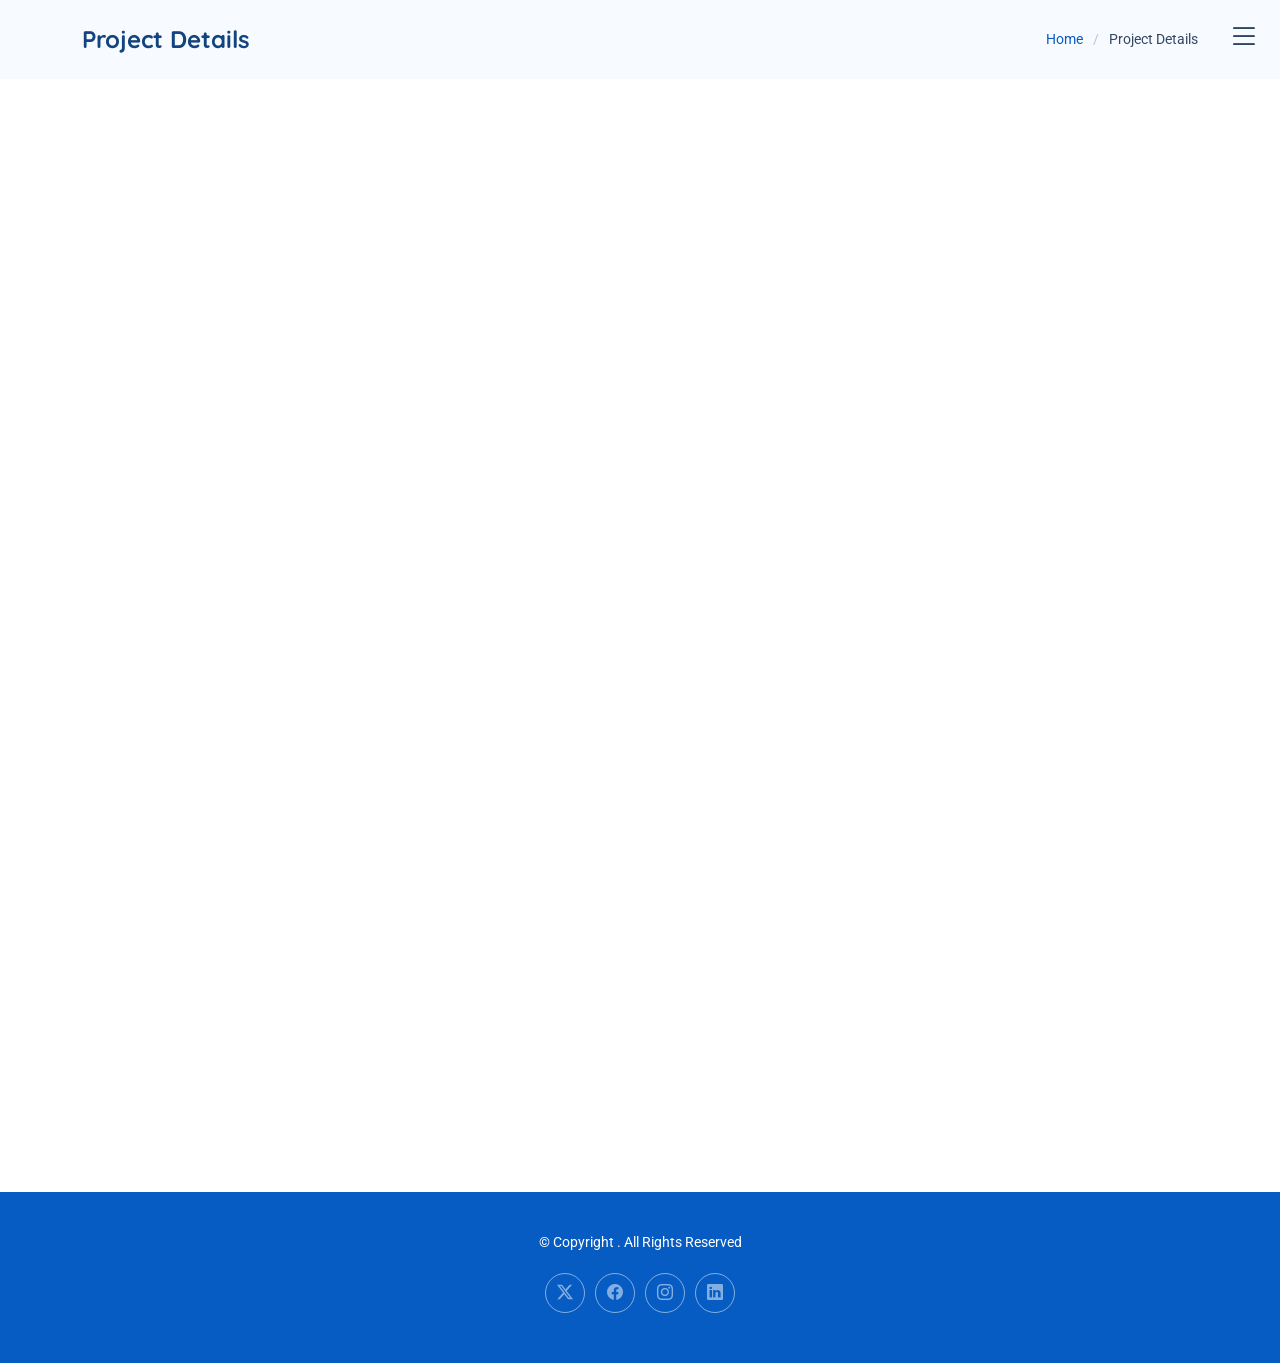
==== portfolio-details.html @ 46e55c31 "Profile" ====
<!DOCTYPE html>
<html lang="en">

<head>
  <meta charset="utf-8">
  <meta content="width=device-width, initial-scale=1.0" name="viewport">
  <title>Projects</title>
  <meta name="description" content="">
  <meta name="keywords" content="">

  <!-- Favicons -->
  <link href="assets/img/favicon.png" rel="icon">
  <link href="assets/img/apple-touch-icon.png" rel="apple-touch-icon">

  <!-- Fonts -->
  <link href="https://fonts.googleapis.com" rel="preconnect">
  <link href="https://fonts.gstatic.com" rel="preconnect" crossorigin>
  <link href="https://fonts.googleapis.com/css2?family=Roboto:ital,wght@0,100;0,300;0,400;0,500;0,700;0,900;1,100;1,300;1,400;1,500;1,700;1,900&family=Open+Sans:ital,wght@0,300;0,400;0,500;0,600;0,700;0,800;1,300;1,400;1,500;1,600;1,700;1,800&family=Quicksand:wght@300;400;500;600;700&display=swap" rel="stylesheet">

  <!-- Vendor CSS Files -->
  <link href="assets/vendor/bootstrap/css/bootstrap.min.css" rel="stylesheet">
  <link href="assets/vendor/bootstrap-icons/bootstrap-icons.css" rel="stylesheet">
  <link href="assets/vendor/aos/aos.css" rel="stylesheet">
  <link href="assets/vendor/glightbox/css/glightbox.min.css" rel="stylesheet">
  <link href="assets/vendor/swiper/swiper-bundle.min.css" rel="stylesheet">

  <!-- Main CSS File -->
  <link href="assets/css/main.css" rel="stylesheet">

  <!-- =======================================================
  * Template Name: Style
  * Template URL: https://bootstrapmade.com/style-bootstrap-portfolio-template/
  * Updated: Jul 02 2025 with Bootstrap v5.3.7
  * Author: BootstrapMade.com
  * License: https://bootstrapmade.com/license/
  ======================================================== -->
</head>

<body class="portfolio-details-page">

  <header id="header" class="header d-flex align-items-center fixed-top">
    <div class="container-fluid position-relative d-flex align-items-center justify-content-between">

      <a href="index.html" class="logo d-flex align-items-center">
        <!-- Uncomment the line below if you also wish to use an image logo -->
        <!-- <img src="assets/img/logo.webp" alt=""> -->
        <!-- Uncomment the line below if you also wish to use an text logo -->
        <!-- <h1 class="sitename">Style</h1>  -->
      </a>

      <nav id="navmenu" class="navmenu">

        <div class="profile-img">
          <img src="assets/img/profile/profile-square-1.webp" alt="" class="img-fluid rounded-circle">
        </div>

        <a href="index.html" class="logo d-flex align-items-center justify-content-center">
          <!-- Uncomment the line below if you also wish to use an image logo -->
          <!-- <img src="assets/img/logo.webp" alt=""> -->
          <h1 class="sitename">Shawoor Kasim</h1>
        </a>

        <div class="social-links text-center">
          <a href="#" class="twitter"><i class="bi bi-twitter-x"></i></a>
          <a href="#" class="facebook"><i class="bi bi-facebook"></i></a>
          <a href="#" class="linkedin"><i class="bi bi-linkedin"></i></a>
        </div>

        <ul>
          <li><a href="#hero">Home</a></li>
          <li><a href="#about">About</a></li>
          <li><a href="#resume">Resume</a></li>
          <li><a href="#portfolio">Portfolio</a></li>
          <li><a href="#services">Services</a></li>
          <li><a href="#contact">Contact</a></li>
        </ul>
        <i class="mobile-nav-toggle d-xl-none bi bi-list"></i>
      </nav>

    </div>
  </header>

  <main class="main">

    <!-- Page Title -->
    <div class="page-title light-background">
      <div class="container d-lg-flex justify-content-between align-items-center">
        <h1 class="mb-2 mb-lg-0">Project Details</h1>
        <nav class="breadcrumbs">
          <ol>
            <li><a href="index.html">Home</a></li>
            <li class="current">Project Details</li>
          </ol>
        </nav>
      </div>
    </div><!-- End Page Title -->

    <!-- Portfolio Details Section -->
    <section id="portfolio-details" class="portfolio-details section">

      <div class="container" data-aos="fade-up" data-aos-delay="100">

        <div class="row gy-4">
          <div class="col-lg-6" data-aos="fade-right">
            <div class="portfolio-details-media">
              <div class="main-image">
                <div class="portfolio-details-slider swiper init-swiper" data-aos="zoom-in">
                  <script type="application/json" class="swiper-config">
                    {
                      "loop": true,
                      "speed": 1000,
                      "autoplay": {
                        "delay": 6000
                      },
                      "effect": "creative",
                      "creativeEffect": {
                        "prev": {
                          "shadow": true,
                          "translate": [0, 0, -400]
                        },
                        "next": {
                          "translate": ["100%", 0, 0]
                        }
                      },
                      "slidesPerView": 1,
                      "navigation": {
                        "nextEl": ".swiper-button-next",
                        "prevEl": ".swiper-button-prev"
                      }
                    }
                  </script>
                  <div class="swiper-wrapper">
                    <div class="swiper-slide">
                      <img src="assets/img/portfolio/portfolio-5.webp" alt="Portfolio Image" class="img-fluid">
                    </div>
                    <div class="swiper-slide">
                      <img src="assets/img/portfolio/portfolio-7.webp" alt="Portfolio Image" class="img-fluid">
                    </div>
                    <div class="swiper-slide">
                      <img src="assets/img/portfolio/portfolio-8.webp" alt="Portfolio Image" class="img-fluid">
                    </div>
                  </div>
                  <div class="swiper-button-prev"></div>
                  <div class="swiper-button-next"></div>
                </div>
              </div>

              <div class="thumbnail-grid" data-aos="fade-up" data-aos-delay="200">
                <div class="row g-2 mt-3">
                  <div class="col-3">
                    <img src="assets/img/portfolio/portfolio-4.webp" alt="Gallery Image" class="img-fluid glightbox">
                  </div>
                  <div class="col-3">
                    <img src="assets/img/portfolio/portfolio-6.webp" alt="Gallery Image" class="img-fluid glightbox">
                  </div>
                  <div class="col-3">
                    <img src="assets/img/portfolio/portfolio-11.webp" alt="Gallery Image" class="img-fluid glightbox">
                  </div>
                  <div class="col-3">
                    <img src="assets/img/portfolio/portfolio-12.webp" alt="Gallery Image" class="img-fluid glightbox">
                  </div>
                </div>
              </div>

              <div class="tech-stack-badges" data-aos="fade-up" data-aos-delay="300">
                <span>React</span>
                <span>JavaScript</span>
                <span>Spring Boot</span>
                <span>Java</span>
                <span>MySQL</span>
              </div>
            </div>
          </div>

          <div class="col-lg-6" data-aos="fade-left">
            <div class="portfolio-details-content">
              <div class="project-meta">
                <div class="badge-wrapper">
                  <span class="project-badge">UX/UI Design</span>
                </div>
                <div class="date-client">
                  <div class="meta-item">
                    <i class="bi bi-calendar-check"></i>
                    <span>September 2024</span>
                  </div>
                  <div class="meta-item">
                    <i class="bi bi-buildings"></i>
                    <span>DigitalCraft Solutions</span>
                  </div>
                </div>
              </div>

              <h2 class="project-title">Innovative Financial Dashboard App</h2>

              <div class="project-website">
                <i class="bi bi-link-45deg"></i>
                <a href="#" target="_blank">projectwebsite.example.com</a>
              </div>

              <div class="project-overview">
                <p class="lead">
                  Lorem ipsum dolor sit amet, consectetur adipiscing elit. Maecenas varius tortor nibh, sit amet tempor nibh finibus et. Aenean eu enim justo. Vestibulum aliquam hendrerit molestie.
                </p>

                <div class="accordion project-accordion" id="portfolio-details-projectAccordion">
                  <div class="accordion-item" data-aos="fade-up">
                    <h2 class="accordion-header">
                      <button class="accordion-button" type="button" data-bs-toggle="collapse" data-bs-target="#portfolio-details-collapse-1" aria-expanded="true" aria-controls="collapseOne">
                        <i class="bi bi-clipboard-data me-2"></i> Project Overview
                      </button>
                    </h2>
                    <div id="portfolio-details-collapse-1" class="accordion-collapse collapse show" data-bs-parent="#portfolio-details-projectAccordion">
                      <div class="accordion-body">
                        <p>Cras ultricies ligula sed magna dictum porta. Nulla quis lorem ut libero malesuada feugiat. Curabitur non nulla sit amet nisl tempus convallis quis ac lectus. Pellentesque in ipsum id orci porta dapibus. Vestibulum ac diam sit amet quam vehicula elementum sed sit amet dui.</p>
                      </div>
                    </div>
                  </div>

                  <div class="accordion-item" data-aos="fade-up" data-aos-delay="100">
                    <h2 class="accordion-header">
                      <button class="accordion-button collapsed" type="button" data-bs-toggle="collapse" data-bs-target="#portfolio-details-collapse-2" aria-expanded="false" aria-controls="collapseTwo">
                        <i class="bi bi-exclamation-diamond me-2"></i> The Challenge
                      </button>
                    </h2>
                    <div id="portfolio-details-collapse-2" class="accordion-collapse collapse" data-bs-parent="#portfolio-details-projectAccordion">
                      <div class="accordion-body">
                        <p>Mauris blandit aliquet elit, eget tincidunt nibh pulvinar a. Vivamus suscipit tortor eget felis porttitor volutpat. Curabitur aliquet quam id dui posuere blandit. Praesent sapien massa, convallis a pellentesque nec, egestas non nisi. Sed porttitor lectus nibh.</p>
                      </div>
                    </div>
                  </div>

                  <div class="accordion-item" data-aos="fade-up" data-aos-delay="200">
                    <h2 class="accordion-header">
                      <button class="accordion-button collapsed" type="button" data-bs-toggle="collapse" data-bs-target="#portfolio-details-collapse-3" aria-expanded="false" aria-controls="collapseThree">
                        <i class="bi bi-award me-2"></i> The Solution
                      </button>
                    </h2>
                    <div id="portfolio-details-collapse-3" class="accordion-collapse collapse" data-bs-parent="#portfolio-details-projectAccordion">
                      <div class="accordion-body">
                        <p>Donec sollicitudin molestie malesuada. Curabitur arcu erat, accumsan id imperdiet et, porttitor at sem. Vestibulum ante ipsum primis in faucibus orci luctus et ultrices posuere cubilia Curae; Donec velit neque, auctor sit amet aliquam vel, ullamcorper sit amet ligula.</p>
                      </div>
                    </div>
                  </div>
                </div>
              </div>

              <div class="project-features" data-aos="fade-up" data-aos-delay="300">
                <h3><i class="bi bi-stars"></i> Key Features</h3>
                <div class="row g-3">
                  <div class="col-md-6">
                    <ul class="feature-list">
                      <li><i class="bi bi-check2-circle"></i> Real-time Data Visualization</li>
                      <li><i class="bi bi-check2-circle"></i> User Role Management</li>
                      <li><i class="bi bi-check2-circle"></i> Secure Authentication</li>
                    </ul>
                  </div>
                  <div class="col-md-6">
                    <ul class="feature-list">
                      <li><i class="bi bi-check2-circle"></i> Customizable Dashboards</li>
                      <li><i class="bi bi-check2-circle"></i> Data Export Options</li>
                      <li><i class="bi bi-check2-circle"></i> Multi-device Support</li>
                    </ul>
                  </div>
                </div>
              </div>

              <div class="cta-buttons" data-aos="fade-up" data-aos-delay="400">
                <a href="#" class="btn-view-project">View Live Project</a>
                <a href="#" class="btn-next-project">Next Project <i class="bi bi-arrow-right"></i></a>
              </div>
            </div>
          </div>
        </div>

      </div>

    </section><!-- /Portfolio Details Section -->

  </main>

  <footer id="footer" class="footer dark-background">

    <div class="container">
      <div class="copyright text-center ">
        <p>© <span>Copyright</span> . <span>All Rights Reserved</span></p>
      </div>
      <div class="social-links d-flex justify-content-center">
        <a href=""><i class="bi bi-twitter-x"></i></a>
        <a href=""><i class="bi bi-facebook"></i></a>
        <a href=""><i class="bi bi-instagram"></i></a>
        <a href=""><i class="bi bi-linkedin"></i></a>
      </div>
      <div class="credits">
        <!-- All the links in the footer should remain intact. -->
        <!-- You can delete the links only if you've purchased the pro version. -->
        <!-- Licensing information: https://bootstrapmade.com/license/ -->
        <!-- Purchase the pro version with working PHP/AJAX contact form: [buy-url] -->
        <!-- Designed by <a href="https://bootstrapmade.com/">BootstrapMade</a> -->
      </div>
    </div>
  </footer>

  <!-- Scroll Top -->
  <a href="#" id="scroll-top" class="scroll-top d-flex align-items-center justify-content-center"><i class="bi bi-arrow-up-short"></i></a>

  <!-- Vendor JS Files -->
  <script src="assets/vendor/bootstrap/js/bootstrap.bundle.min.js"></script>
  <script src="assets/vendor/php-email-form/validate.js"></script>
  <script src="assets/vendor/aos/aos.js"></script>
  <script src="assets/vendor/purecounter/purecounter_vanilla.js"></script>
  <script src="assets/vendor/typed.js/typed.umd.js"></script>
  <script src="assets/vendor/waypoints/noframework.waypoints.js"></script>
  <script src="assets/vendor/glightbox/js/glightbox.min.js"></script>
  <script src="assets/vendor/imagesloaded/imagesloaded.pkgd.min.js"></script>
  <script src="assets/vendor/isotope-layout/isotope.pkgd.min.js"></script>
  <script src="assets/vendor/swiper/swiper-bundle.min.js"></script>

  <!-- Main JS File -->
  <script src="assets/js/main.js"></script>

</body>
</html>
---- assets/css/main.css ----
/**
* Template Name: Style
* Template URL: https://bootstrapmade.com/style-bootstrap-portfolio-template/
* Updated: Jul 02 2025 with Bootstrap v5.3.7
* Author: BootstrapMade.com
* License: https://bootstrapmade.com/license/
*/

@charset "UTF-8";

/*--------------------------------------------------------------
# Font & Color Variables
# Help: https://bootstrapmade.com/color-system/
--------------------------------------------------------------*/
/* Fonts */
:root {
  --default-font: "Roboto",  system-ui, -apple-system, "Segoe UI", Roboto, "Helvetica Neue", Arial, "Noto Sans", "Liberation Sans", sans-serif, "Apple Color Emoji", "Segoe UI Emoji", "Segoe UI Symbol", "Noto Color Emoji";
  --heading-font: "Quicksand",  sans-serif;
  --nav-font: "Open Sans",  sans-serif;
}

/* Global Colors - The following color variables are used throughout the website. Updating them here will change the color scheme of the entire website */
:root { 
  --background-color: #ffffff; /* Background color for the entire website, including individual sections */
  --default-color: #314862; /* Default color used for the majority of the text content across the entire website */
  --heading-color: #13447f; /* Color for headings, subheadings and title throughout the website */
  --accent-color: #065cc2; /* Accent color that represents your brand on the website. It's used for buttons, links, and other elements that need to stand out */
  --surface-color: #ffffff; /* The surface color is used as a background of boxed elements within sections, such as cards, icon boxes, or other elements that require a visual separation from the global background. */
  --contrast-color: #ffffff; /* Contrast color for text, ensuring readability against backgrounds of accent, heading, or default colors. */
}

/* Nav Menu Colors - The following color variables are used specifically for the navigation menu. They are separate from the global colors to allow for more customization options */
:root {
  --nav-color: #314862;  /* The default color of the main navmenu links */
  --nav-hover-color: #065cc2; /* Applied to main navmenu links when they are hovered over or active */
  --nav-mobile-background-color: #11427d; /* Used as the background color for mobile navigation menu */
  --nav-dropdown-background-color: #065cc2; /* Used as the background color for dropdown items that appear when hovering over primary navigation items */
  --nav-dropdown-color: #acc4e0; /* Used for navigation links of the dropdown items in the navigation menu. */
  --nav-dropdown-hover-color: #ffffff; /* Similar to --nav-hover-color, this color is applied to dropdown navigation links when they are hovered over. */
}

/* Color Presets - These classes override global colors when applied to any section or element, providing reuse of the sam color scheme. */

.light-background {
  --background-color: #f7faff;
  --surface-color: #ffffff;
}

.dark-background {
  --background-color: #065cc2;
  --default-color: #ffffff;
  --heading-color: #ffffff;
  --accent-color: #afcdf1;
  --surface-color: #2973cc;
  --contrast-color: #ffffff;
}

/* Smooth scroll */
:root {
  scroll-behavior: smooth;
}

/*--------------------------------------------------------------
# General Styling & Shared Classes
--------------------------------------------------------------*/
body {
  color: var(--default-color);
  background-color: var(--background-color);
  font-family: var(--default-font);
}

a {
  color: var(--accent-color);
  text-decoration: none;
  transition: 0.3s;
}

a:hover {
  color: color-mix(in srgb, var(--accent-color), transparent 25%);
  text-decoration: none;
}

h1,
h2,
h3,
h4,
h5,
h6 {
  color: var(--heading-color);
  font-family: var(--heading-font);
}

/* PHP Email Form Messages
------------------------------*/
.php-email-form .error-message {
  display: none;
  background: #df1529;
  color: #ffffff;
  text-align: left;
  padding: 15px;
  margin-bottom: 24px;
  font-weight: 600;
}

.php-email-form .sent-message {
  display: none;
  color: #ffffff;
  background: #059652;
  text-align: center;
  padding: 15px;
  margin-bottom: 24px;
  font-weight: 600;
}

.php-email-form .loading {
  display: none;
  background: var(--surface-color);
  text-align: center;
  padding: 15px;
  margin-bottom: 24px;
}

.php-email-form .loading:before {
  content: "";
  display: inline-block;
  border-radius: 50%;
  width: 24px;
  height: 24px;
  margin: 0 10px -6px 0;
  border: 3px solid var(--accent-color);
  border-top-color: var(--surface-color);
  animation: php-email-form-loading 1s linear infinite;
}

@keyframes php-email-form-loading {
  0% {
    transform: rotate(0deg);
  }

  100% {
    transform: rotate(360deg);
  }
}

/*--------------------------------------------------------------
# Global Header
--------------------------------------------------------------*/
.header {
  --background-color: rgba(255, 255, 255, 0);
  color: var(--default-color);
  background-color: var(--background-color);
  padding: 15px 0;
  transition: all 0.5s;
  z-index: 997;
}

.header .logo {
  line-height: 1;
}

.header .logo img {
  max-height: 32px;
  margin-right: 8px;
}

.header .logo h1 {
  font-size: 30px;
  margin: 0;
  font-weight: 700;
  color: var(--heading-color);
}

/*--------------------------------------------------------------
# Navigation Menu
--------------------------------------------------------------*/
/* Navmenu */
.mobile-nav-toggle {
  color: var(--nav-color);
  position: fixed;
  top: 20px;
  right: 20px;
  font-size: 32px;
  line-height: 0;
  cursor: pointer;
  display: block !important;
  z-index: 998;
  transition: 0.3s;
}

.mobile-nav-toggle:hover {
  color: var(--nav-hover-color);
}

.navmenu {
  position: fixed;
  top: 0;
  bottom: 0;
  right: -300px;
  z-index: 997;
  transition: 0.3s;
  width: 300px;
  overflow: hidden;
}

.navmenu .profile-img img {
  margin: 15px auto;
  display: block;
  width: 160px;
  border: 8px solid color-mix(in srgb, var(--contrast-color), transparent 85%);
}

.navmenu .logo {
  line-height: 1;
  margin-bottom: 15px;
}

.navmenu .logo img {
  max-height: 32px;
  margin-right: 8px;
}

.navmenu .logo h1 {
  font-size: 24px;
  margin: 0;
  font-weight: 700;
  color: var(--contrast-color);
}

.navmenu .social-links {
  margin: 0 0 20px 0;
}

.navmenu .social-links a {
  font-size: 16px;
  display: inline-flex;
  align-items: center;
  justify-content: center;
  padding: 0;
  background: color-mix(in srgb, var(--contrast-color), transparent 90%);
  color: var(--contrast-color);
  margin: 0 2px;
  border-radius: 50%;
  width: 40px;
  height: 40px;
  transition: 0.3s;
}

.navmenu .social-links a i {
  margin: 0;
}

.navmenu .social-links a:hover {
  color: var(--contrast-color);
  background: var(--accent-color);
}

.navmenu ul {
  display: block;
  list-style: none;
  padding: 10px 0;
  margin: 0;
  overflow-y: auto;
  transition: 0.3s;
  z-index: 998;
}

.navmenu a,
.navmenu a:focus {
  color: var(--nav-dropdown-color);
  padding: 10px 20px;
  font-family: var(--nav-font);
  font-size: 17px;
  font-weight: 500;
  display: flex;
  align-items: center;
  justify-content: space-between;
  white-space: nowrap;
  transition: 0.3s;
}

.navmenu a i,
.navmenu a:focus i {
  font-size: 12px;
  line-height: 0;
  margin-left: 5px;
  width: 30px;
  height: 30px;
  display: flex;
  align-items: center;
  justify-content: center;
  border-radius: 50%;
  transition: 0.3s;
  background-color: color-mix(in srgb, var(--accent-color), transparent 90%);
}

.navmenu a i:hover,
.navmenu a:focus i:hover {
  background-color: var(--accent-color);
  color: var(--contrast-color);
}

.navmenu a:hover,
.navmenu .active,
.navmenu .active:focus {
  color: var(--nav-dropdown-hover-color);
}

.navmenu .active i,
.navmenu .active:focus i {
  background-color: var(--accent-color);
  color: var(--contrast-color);
  transform: rotate(180deg);
}

.navmenu .dropdown ul {
  position: static;
  display: none;
  z-index: 99;
  padding: 10px 0;
  margin: 10px 20px;
  box-shadow: none;
  transition: all 0.5s ease-in-out;
}

.navmenu .dropdown>.dropdown-active {
  display: block;
  background-color: var(--nav-dropdown-background-color);
  border: 1px solid color-mix(in srgb, var(--nav-dropdown-color), transparent 90%);
}

.mobile-nav-active {
  overflow: hidden;
}

.mobile-nav-active .mobile-nav-toggle {
  right: 310px;
  font-size: 36px;
}

.mobile-nav-active .navmenu {
  position: fixed;
  overflow: hidden;
  top: 0;
  bottom: 0;
  right: 0;
  background-color: var(--nav-mobile-background-color);
  transition: 0.3s;
}

/*--------------------------------------------------------------
# Global Footer
--------------------------------------------------------------*/
.footer {
  color: var(--default-color);
  background-color: var(--background-color);
  font-size: 14px;
  padding: 40px 0;
  position: relative;
}

.footer .copyright p {
  margin-bottom: 0;
}

.footer .social-links {
  margin-top: 20px;
}

.footer .social-links a {
  display: flex;
  align-items: center;
  justify-content: center;
  width: 40px;
  height: 40px;
  border-radius: 50%;
  border: 1px solid color-mix(in srgb, var(--default-color), transparent 50%);
  font-size: 16px;
  color: color-mix(in srgb, var(--default-color), transparent 50%);
  margin: 0 5px;
  transition: 0.3s;
}

.footer .social-links a:hover {
  color: var(--accent-color);
  border-color: var(--accent-color);
}

.footer .credits {
  margin-top: 10px;
  font-size: 13px;
  text-align: center;
}

/*--------------------------------------------------------------
# Scroll Top Button
--------------------------------------------------------------*/
.scroll-top {
  position: fixed;
  visibility: hidden;
  opacity: 0;
  right: 15px;
  bottom: -15px;
  z-index: 99999;
  background-color: var(--accent-color);
  width: 44px;
  height: 44px;
  border-radius: 50px;
  transition: all 0.4s;
}

.scroll-top i {
  font-size: 24px;
  color: var(--contrast-color);
  line-height: 0;
}

.scroll-top:hover {
  background-color: color-mix(in srgb, var(--accent-color), transparent 20%);
  color: var(--contrast-color);
}

.scroll-top.active {
  visibility: visible;
  opacity: 1;
  bottom: 15px;
}

/*--------------------------------------------------------------
# Disable aos animation delay on mobile devices
--------------------------------------------------------------*/
@media screen and (max-width: 768px) {
  [data-aos-delay] {
    transition-delay: 0 !important;
  }
}

/*--------------------------------------------------------------
# Global Page Titles & Breadcrumbs
--------------------------------------------------------------*/
.page-title {
  color: var(--default-color);
  background-color: var(--background-color);
  padding: 25px 0;
  position: relative;
}

.page-title h1 {
  font-size: 24px;
  font-weight: 700;
}

.page-title .breadcrumbs ol {
  display: flex;
  flex-wrap: wrap;
  list-style: none;
  padding: 0;
  margin: 0;
  font-size: 14px;
  font-weight: 400;
}

.page-title .breadcrumbs ol li+li {
  padding-left: 10px;
}

.page-title .breadcrumbs ol li+li::before {
  content: "/";
  display: inline-block;
  padding-right: 10px;
  color: color-mix(in srgb, var(--default-color), transparent 70%);
}

/*--------------------------------------------------------------
# Global Sections
--------------------------------------------------------------*/
section,
.section {
  color: var(--default-color);
  background-color: var(--background-color);
  padding: 60px 0;
  overflow: clip;
}

/*--------------------------------------------------------------
# Global Section Titles
--------------------------------------------------------------*/
.section-title {
  padding-bottom: 60px;
  position: relative;
}

.section-title h2 {
  font-size: 36px;
  font-weight: 700;
  padding: 0;
  line-height: 1px;
  margin: 0;
  letter-spacing: 0.5px;
  position: relative;
}

.section-title h2::after {
  content: "";
  width: 120px;
  height: 1px;
  display: inline-block;
  background: var(--accent-color);
  margin: 10px 10px;
}

.section-title p {
  color: color-mix(in srgb, var(--default-color), transparent 50%);
  margin: 5px 0 0 0;
  font-size: 16px;
  font-weight: 500;
  font-family: var(--heading-font);
}

/*--------------------------------------------------------------
# Hero Section
--------------------------------------------------------------*/
.hero {
  padding: 120px 0;
  position: relative;
  overflow: hidden;
  min-height: 100vh;
  display: flex;
  align-items: center;
}

.hero::before {
  content: "";
  position: absolute;
  top: 0;
  left: 0;
  right: 0;
  bottom: 0;
  background: url("../img/bg/abstract-bg-1.webp") no-repeat center center;
  background-size: cover;
  opacity: 0.08;
  z-index: 1;
}

.hero .container {
  position: relative;
  z-index: 2;
}

@media (max-width: 991px) {
  .hero .hero-content {
    padding: 60px 30px;
    text-align: center;
  }
}

@media (max-width: 576px) {
  .hero .hero-content {
    padding: 40px 20px;
  }
}

.hero .content-wrapper {
  max-width: 600px;
}

.hero .hero-title {
  font-size: 3.5rem;
  font-weight: 700;
  margin-bottom: 1.5rem;
  line-height: 1.2;
}

@media (max-width: 768px) {
  .hero .hero-title {
    font-size: 2.8rem;
  }
}

@media (max-width: 576px) {
  .hero .hero-title {
    font-size: 2.2rem;
  }
}

.hero .hero-title .typed {
  color: var(--accent-color);
  position: relative;
}

.hero .lead {
  font-size: 1.2rem;
  color: color-mix(in srgb, var(--default-color), transparent 20%);
  margin-bottom: 3rem;
  line-height: 1.6;
}

@media (max-width: 768px) {
  .hero .lead {
    font-size: 1.1rem;
    margin-bottom: 2rem;
  }
}

.hero .hero-stats {
  display: flex;
  gap: 2rem;
  margin-bottom: 3rem;
}

@media (max-width: 768px) {
  .hero .hero-stats {
    justify-content: center;
    gap: 1.5rem;
    margin-bottom: 2rem;
  }
}

@media (max-width: 576px) {
  .hero .hero-stats {
    flex-direction: column;
    gap: 1rem;
  }
}

.hero .hero-stats .stat-item {
  display: flex;
  flex-direction: column;
  align-items: center;
}

.hero .hero-stats .stat-item .purecounter {
  font-size: 2rem;
  font-weight: 700;
  color: var(--accent-color);
  line-height: 1;
}

.hero .hero-stats .stat-item .stat-label {
  font-size: 0.9rem;
  color: color-mix(in srgb, var(--default-color), transparent 40%);
  margin-top: 0.25rem;
}

.hero .hero-actions {
  display: flex;
  gap: 1rem;
  margin-bottom: 3rem;
}

@media (max-width: 768px) {
  .hero .hero-actions {
    justify-content: center;
    margin-bottom: 2rem;
  }
}

@media (max-width: 576px) {
  .hero .hero-actions {
    flex-direction: column;
    align-items: center;
  }
}

.hero .hero-actions .btn {
  padding: 12px 30px;
  font-weight: 600;
  border-radius: 50px;
  text-decoration: none;
  transition: all 0.3s ease;
}

.hero .hero-actions .btn.btn-primary {
  background-color: var(--accent-color);
  color: var(--contrast-color);
  border: 2px solid var(--accent-color);
}

.hero .hero-actions .btn.btn-primary:hover {
  background-color: transparent;
  color: var(--accent-color);
}

.hero .hero-actions .btn.btn-outline {
  background-color: transparent;
  color: var(--default-color);
  border: 2px solid color-mix(in srgb, var(--default-color), transparent 70%);
}

.hero .hero-actions .btn.btn-outline:hover {
  background-color: var(--accent-color);
  color: var(--contrast-color);
  border-color: var(--accent-color);
}

.hero .social-links {
  display: flex;
  gap: 1rem;
}

@media (max-width: 768px) {
  .hero .social-links {
    justify-content: center;
  }
}

.hero .social-links a {
  width: 45px;
  height: 45px;
  display: flex;
  align-items: center;
  justify-content: center;
  border-radius: 50%;
  background-color: var(--surface-color);
  color: var(--default-color);
  text-decoration: none;
  transition: all 0.3s ease;
  box-shadow: 0 2px 10px color-mix(in srgb, var(--default-color), transparent 90%);
}

.hero .social-links a:hover {
  background-color: var(--accent-color);
  color: var(--contrast-color);
  transform: translateY(-3px);
}

.hero .social-links a i {
  font-size: 1.2rem;
}

.hero .hero-image {
  position: relative;
  display: flex;
  align-items: center;
  justify-content: center;
  padding: 60px 30px;
}

@media (max-width: 991px) {
  .hero .hero-image {
    min-height: auto;
    padding: 40px 30px;
  }
}

.hero .image-container {
  position: relative;
  max-width: 500px;
  width: 100%;
}

.hero .hero-main-image {
  border-radius: 20px;
  box-shadow: 0 20px 60px color-mix(in srgb, var(--default-color), transparent 85%);
  position: relative;
  z-index: 2;
}

.hero .image-overlay {
  position: absolute;
  top: 20px;
  left: 20px;
  right: -20px;
  bottom: -20px;
  background: linear-gradient(45deg, var(--accent-color), color-mix(in srgb, var(--accent-color), transparent 30%));
  border-radius: 20px;
  z-index: 1;
}

.hero .floating-elements {
  position: absolute;
  top: 0;
  left: 0;
  right: 0;
  bottom: 0;
  z-index: 3;
}

.hero .floating-card {
  position: absolute;
  background-color: var(--surface-color);
  padding: 15px 20px;
  border-radius: 15px;
  box-shadow: 0 10px 30px color-mix(in srgb, var(--default-color), transparent 90%);
  display: flex;
  align-items: center;
  gap: 10px;
  white-space: nowrap;
  animation: float 6s ease-in-out infinite;
}

@media (max-width: 768px) {
  .hero .floating-card {
    padding: 10px 15px;
    font-size: 0.9rem;
  }
}

.hero .floating-card i {
  font-size: 1.5rem;
  color: var(--accent-color);
}

@media (max-width: 768px) {
  .hero .floating-card i {
    font-size: 1.2rem;
  }
}

.hero .floating-card span {
  font-weight: 600;
  color: var(--default-color);
}

.hero .floating-card.card-1 {
  top: 10%;
  left: -10%;
  animation-delay: 0s;
}

@media (max-width: 768px) {
  .hero .floating-card.card-1 {
    top: 5%;
    left: -5%;
  }
}

.hero .floating-card.card-2 {
  top: 60%;
  right: -15%;
  animation-delay: 2s;
}

@media (max-width: 768px) {
  .hero .floating-card.card-2 {
    top: 70%;
    right: -10%;
  }
}

.hero .floating-card.card-3 {
  bottom: 15%;
  left: -5%;
  animation-delay: 4s;
}

@media (max-width: 768px) {
  .hero .floating-card.card-3 {
    bottom: 10%;
    left: 0%;
  }
}

@keyframes float {

  0%,
  100% {
    transform: translateY(0px);
  }

  50% {
    transform: translateY(-20px);
  }
}

/*--------------------------------------------------------------
# About Section
--------------------------------------------------------------*/
.about .profile-image-wrapper {
  position: relative;
}

.about .profile-image-wrapper .profile-image {
  position: relative;
  width: 280px;
  height: 280px;
  margin: 0 auto 40px;
  border-radius: 50%;
  overflow: hidden;
  border: 5px solid var(--accent-color);
  box-shadow: 0 10px 30px color-mix(in srgb, var(--accent-color), transparent 80%);
}

.about .profile-image-wrapper .profile-image img {
  width: 100%;
  height: 100%;
  object-fit: cover;
}

@media (max-width: 768px) {
  .about .profile-image-wrapper .profile-image {
    width: 200px;
    height: 200px;
  }
}

.about .profile-image-wrapper .signature-section {
  text-align: center;
}

.about .profile-image-wrapper .signature-section .signature {
  max-width: 200px;
  height: auto;
  margin-bottom: 15px;
  opacity: 0.8;
}

.about .profile-image-wrapper .signature-section .quote {
  font-style: italic;
  color: color-mix(in srgb, var(--default-color), transparent 30%);
  font-size: 14px;
  margin: 0;
  max-width: 250px;
  margin: 0 auto;
}

.about .about-content .intro {
  margin-bottom: 40px;
}

.about .about-content .intro h2 {
  font-size: 2.5rem;
  margin-bottom: 20px;
  font-weight: 700;
}

@media (max-width: 768px) {
  .about .about-content .intro h2 {
    font-size: 2rem;
    text-align: center;
  }
}

.about .about-content .intro p {
  font-size: 16px;
  line-height: 1.7;
  color: color-mix(in srgb, var(--default-color), transparent 20%);
}

@media (max-width: 768px) {
  .about .about-content .intro p {
    text-align: center;
  }
}

.about .about-content .skills-grid {
  display: grid;
  grid-template-columns: repeat(auto-fit, minmax(200px, 1fr));
  gap: 20px;
  margin-bottom: 40px;
}

.about .about-content .skills-grid .skill-item {
  text-align: center;
  padding: 20px;
  border-radius: 10px;
  background: color-mix(in srgb, var(--accent-color), transparent 94%);
  border: 1px solid color-mix(in srgb, var(--accent-color), transparent 85%);
  transition: all 0.3s ease;
}

.about .about-content .skills-grid .skill-item:hover {
  transform: translateY(-5px);
  box-shadow: 0 10px 25px color-mix(in srgb, var(--accent-color), transparent 85%);
}

.about .about-content .skills-grid .skill-item .skill-icon {
  width: 60px;
  height: 60px;
  margin: 0 auto 15px;
  display: flex;
  align-items: center;
  justify-content: center;
  background: var(--accent-color);
  border-radius: 50%;
  color: var(--contrast-color);
  font-size: 24px;
}

.about .about-content .skills-grid .skill-item h4 {
  font-size: 18px;
  margin-bottom: 10px;
  color: var(--heading-color);
}

.about .about-content .skills-grid .skill-item p {
  font-size: 14px;
  color: color-mix(in srgb, var(--default-color), transparent 30%);
  margin: 0;
}

.about .about-content .journey-timeline {
  margin-bottom: 40px;
}

.about .about-content .journey-timeline .timeline-item {
  display: flex;
  align-items: center;
  margin-bottom: 20px;
  padding: 15px;
  border-left: 3px solid var(--accent-color);
  background: color-mix(in srgb, var(--surface-color), transparent 30%);
  border-radius: 0 8px 8px 0;
  transition: all 0.3s ease;
}

.about .about-content .journey-timeline .timeline-item:hover {
  background: color-mix(in srgb, var(--accent-color), transparent 95%);
  border-left-color: color-mix(in srgb, var(--accent-color), transparent 10%);
}

.about .about-content .journey-timeline .timeline-item:last-child {
  margin-bottom: 0;
}

.about .about-content .journey-timeline .timeline-item .year {
  font-weight: 700;
  color: var(--accent-color);
  font-size: 18px;
  min-width: 80px;
  margin-right: 20px;
}

.about .about-content .journey-timeline .timeline-item .description {
  color: color-mix(in srgb, var(--default-color), transparent 20%);
  font-size: 15px;
  line-height: 1.5;
}

@media (max-width: 576px) {
  .about .about-content .journey-timeline .timeline-item {
    flex-direction: column;
    align-items: flex-start;
  }

  .about .about-content .journey-timeline .timeline-item .year {
    margin-right: 0;
    margin-bottom: 8px;
  }
}

.about .about-content .cta-section .fun-fact {
  display: flex;
  align-items: center;
  justify-content: center;
  margin-bottom: 30px;
  padding: 15px 25px;
  background: color-mix(in srgb, var(--accent-color), transparent 94%);
  border-radius: 50px;
  border: 1px solid color-mix(in srgb, var(--accent-color), transparent 85%);
}

.about .about-content .cta-section .fun-fact .emoji {
  font-size: 20px;
  margin-right: 10px;
}

.about .about-content .cta-section .fun-fact .text {
  color: color-mix(in srgb, var(--default-color), transparent 20%);
  font-size: 14px;
  font-weight: 500;
}

@media (max-width: 768px) {
  .about .about-content .cta-section .fun-fact {
    justify-content: center;
    text-align: center;
  }
}

.about .about-content .cta-section .action-buttons {
  display: flex;
  gap: 15px;
  justify-content: center;
}

@media (max-width: 576px) {
  .about .about-content .cta-section .action-buttons {
    flex-direction: column;
    align-items: center;
  }
}

.about .about-content .cta-section .action-buttons .btn {
  padding: 12px 30px;
  font-weight: 600;
  border-radius: 50px;
  text-decoration: none;
  transition: all 0.3s ease;
  font-size: 15px;
}

.about .about-content .cta-section .action-buttons .btn.btn-primary {
  background: var(--accent-color);
  color: var(--contrast-color);
  border: 2px solid var(--accent-color);
}

.about .about-content .cta-section .action-buttons .btn.btn-primary:hover {
  background: color-mix(in srgb, var(--accent-color), black 10%);
  border-color: color-mix(in srgb, var(--accent-color), black 10%);
  transform: translateY(-2px);
}

.about .about-content .cta-section .action-buttons .btn.btn-outline {
  background: transparent;
  color: var(--accent-color);
  border: 2px solid var(--accent-color);
}

.about .about-content .cta-section .action-buttons .btn.btn-outline:hover {
  background: var(--accent-color);
  color: var(--contrast-color);
  transform: translateY(-2px);
}

@media (max-width: 992px) {
  .about .profile-image-wrapper {
    margin-bottom: 40px;
  }
}

/*--------------------------------------------------------------
# Skills Section
--------------------------------------------------------------*/
.skills .skills-grid .skill-card {
  background: linear-gradient(135deg, var(--surface-color) 0%, color-mix(in srgb, var(--surface-color), var(--accent-color) 5%) 100%);
  border-radius: 15px;
  padding: 30px;
  height: 100%;
  position: relative;
  overflow: hidden;
  border: 1px solid color-mix(in srgb, var(--accent-color), transparent 85%);
  transition: all 0.3s ease;
}

.skills .skills-grid .skill-card:before {
  content: "";
  position: absolute;
  top: 0;
  left: 0;
  width: 100%;
  height: 3px;
  background: linear-gradient(90deg, var(--accent-color), color-mix(in srgb, var(--accent-color), var(--heading-color) 30%));
}

.skills .skills-grid .skill-card:hover {
  transform: translateY(-10px);
  box-shadow: 0 20px 40px color-mix(in srgb, var(--accent-color), transparent 80%);
  border-color: color-mix(in srgb, var(--accent-color), transparent 60%);
}

.skills .skills-grid .skill-card .skill-header {
  display: flex;
  align-items: center;
  margin-bottom: 25px;
  gap: 15px;
}

.skills .skills-grid .skill-card .skill-header i {
  font-size: 28px;
  color: var(--accent-color);
  width: 50px;
  height: 50px;
  display: flex;
  align-items: center;
  justify-content: center;
  background: color-mix(in srgb, var(--accent-color), transparent 90%);
  border-radius: 12px;
}

.skills .skills-grid .skill-card .skill-header h3 {
  font-size: 20px;
  margin: 0;
  color: var(--heading-color);
}

.skills .skills-grid .skill-card .skill-item {
  margin-bottom: 20px;
}

.skills .skills-grid .skill-card .skill-item:last-child {
  margin-bottom: 0;
}

.skills .skills-grid .skill-card .skill-item .skill-info {
  display: flex;
  justify-content: space-between;
  align-items: center;
  margin-bottom: 8px;
}

.skills .skills-grid .skill-card .skill-item .skill-info .skill-name {
  font-weight: 600;
  color: var(--heading-color);
  font-size: 15px;
}

.skills .skills-grid .skill-card .skill-item .skill-info .skill-percentage {
  font-size: 14px;
  font-weight: 700;
  color: var(--accent-color);
}

.skills .skills-grid .skill-card .skill-item .skill-bar {
  height: 6px;
  background: color-mix(in srgb, var(--default-color), transparent 92%);
  border-radius: 10px;
  overflow: hidden;
  position: relative;
}

.skills .skills-grid .skill-card .skill-item .skill-bar .progress-bar {
  height: 100%;
  background: linear-gradient(45deg, var(--accent-color), color-mix(in srgb, var(--accent-color), var(--heading-color) 20%));
  border-radius: 10px;
  width: 0;
  transition: width 1.8s cubic-bezier(0.4, 0, 0.2, 1);
  position: relative;
}

.skills .skills-grid .skill-card .skill-item .skill-bar .progress-bar:after {
  content: "";
  position: absolute;
  top: 0;
  left: 0;
  right: 0;
  bottom: 0;
  background: linear-gradient(90deg, transparent, rgba(255, 255, 255, 0.3), transparent);
  animation: shimmer 2s infinite;
}

.skills .skills-summary {
  background: var(--surface-color);
  padding: 40px 30px;
  border-radius: 15px;
  height: fit-content;
  position: sticky;
  top: 20px;
  box-shadow: 0 10px 30px color-mix(in srgb, var(--default-color), transparent 90%);
}

.skills .skills-summary h3 {
  color: var(--heading-color);
  margin-bottom: 20px;
  font-size: 24px;
}

.skills .skills-summary p {
  color: color-mix(in srgb, var(--default-color), transparent 20%);
  margin-bottom: 30px;
  line-height: 1.6;
}

.skills .skills-summary .summary-stats {
  margin-bottom: 30px;
}

.skills .skills-summary .summary-stats .stat-item {
  display: flex;
  align-items: center;
  margin-bottom: 20px;
  gap: 15px;
}

.skills .skills-summary .summary-stats .stat-item:last-child {
  margin-bottom: 0;
}

.skills .skills-summary .summary-stats .stat-item .stat-circle {
  width: 50px;
  height: 50px;
  border-radius: 50%;
  background: linear-gradient(135deg, var(--accent-color), color-mix(in srgb, var(--accent-color), var(--heading-color) 30%));
  display: flex;
  align-items: center;
  justify-content: center;
  flex-shrink: 0;
}

.skills .skills-summary .summary-stats .stat-item .stat-circle i {
  color: var(--contrast-color);
  font-size: 20px;
}

.skills .skills-summary .summary-stats .stat-item .stat-info .stat-number {
  display: block;
  font-size: 24px;
  font-weight: 700;
  color: var(--heading-color);
  line-height: 1;
}

.skills .skills-summary .summary-stats .stat-item .stat-info .stat-label {
  font-size: 14px;
  color: color-mix(in srgb, var(--default-color), transparent 30%);
}

.skills .skills-summary .skills-badges h4 {
  color: var(--heading-color);
  margin-bottom: 15px;
  font-size: 18px;
}

.skills .skills-summary .skills-badges .badge-list {
  display: flex;
  flex-wrap: wrap;
  gap: 10px;
}

.skills .skills-summary .skills-badges .badge-list .skill-badge {
  background: linear-gradient(45deg, var(--accent-color), color-mix(in srgb, var(--accent-color), var(--heading-color) 20%));
  color: var(--contrast-color);
  padding: 8px 16px;
  border-radius: 20px;
  font-size: 12px;
  font-weight: 600;
  text-transform: uppercase;
  letter-spacing: 0.5px;
}

@keyframes shimmer {
  0% {
    transform: translateX(-100%);
  }

  100% {
    transform: translateX(100%);
  }
}

@media (max-width: 991px) {
  .skills .skills-summary {
    margin-top: 30px;
    position: relative;
    top: auto;
  }
}

@media (max-width: 767px) {
  .skills .skills-grid .skill-card {
    padding: 25px 20px;
  }

  .skills .skills-grid .skill-card .skill-header {
    flex-direction: column;
    text-align: center;
    gap: 10px;
  }

  .skills .skills-grid .skill-card .skill-header h3 {
    font-size: 18px;
  }

  .skills .skills-summary {
    padding: 30px 20px;
  }

  .skills .skills-summary .summary-stats .stat-item .stat-circle {
    width: 45px;
    height: 45px;
  }

  .skills .skills-summary .summary-stats .stat-item .stat-circle i {
    font-size: 18px;
  }

  .skills .skills-summary .summary-stats .stat-item .stat-info .stat-number {
    font-size: 20px;
  }
}

/*--------------------------------------------------------------
# Resume Section
--------------------------------------------------------------*/
.resume .section-header {
  margin-bottom: 2.5rem;
}

.resume .section-header h2 {
  font-size: 1.8rem;
  font-weight: 700;
  margin-bottom: 1rem;
  display: flex;
  align-items: center;
  gap: 0.75rem;
}

.resume .section-header h2 i {
  color: var(--accent-color);
  font-size: 1.5rem;
}

.resume .section-header .section-subtitle {
  color: color-mix(in srgb, var(--default-color), transparent 30%);
  font-size: 1rem;
  line-height: 1.6;
}

.resume .experience-section {
  padding-right: 1.5rem;
}

.resume .experience-section .experience-cards .experience-card {
  background: var(--surface-color);
  border: 1px solid color-mix(in srgb, var(--default-color), transparent 90%);
  border-radius: 12px;
  padding: 1.8rem;
  margin-bottom: 1.5rem;
  transition: all 0.3s ease;
  position: relative;
  overflow: hidden;
}

.resume .experience-section .experience-cards .experience-card::before {
  content: "";
  position: absolute;
  top: 0;
  left: 0;
  width: 4px;
  height: 100%;
  background: linear-gradient(135deg, var(--accent-color), color-mix(in srgb, var(--accent-color), transparent 30%));
}

.resume .experience-section .experience-cards .experience-card:hover {
  box-shadow: 0 8px 30px color-mix(in srgb, var(--default-color), transparent 85%);
  transform: translateY(-5px);
}

.resume .experience-section .experience-cards .experience-card .card-header {
  display: flex;
  justify-content: space-between;
  align-items: flex-start;
  margin-bottom: 1rem;
}

.resume .experience-section .experience-cards .experience-card .card-header .role-info h3 {
  color: var(--heading-color);
  font-size: 1.25rem;
  font-weight: 600;
  margin-bottom: 0.25rem;
}

.resume .experience-section .experience-cards .experience-card .card-header .role-info h4 {
  color: var(--accent-color);
  font-size: 1rem;
  font-weight: 500;
  margin: 0;
}

.resume .experience-section .experience-cards .experience-card .card-header .duration {
  background: color-mix(in srgb, var(--accent-color), transparent 90%);
  color: var(--accent-color);
  padding: 0.4rem 0.8rem;
  border-radius: 20px;
  font-size: 0.85rem;
  font-weight: 500;
  white-space: nowrap;
}

.resume .experience-section .experience-cards .experience-card .card-body p {
  color: color-mix(in srgb, var(--default-color), transparent 25%);
  margin-bottom: 1rem;
  line-height: 1.6;
}

.resume .experience-section .experience-cards .experience-card .card-body .achievements {
  margin: 0;
  padding-left: 0;
  list-style: none;
}

.resume .experience-section .experience-cards .experience-card .card-body .achievements li {
  position: relative;
  padding-left: 1.5rem;
  margin-bottom: 0.5rem;
  color: color-mix(in srgb, var(--default-color), transparent 15%);
  font-size: 0.9rem;
}

.resume .experience-section .experience-cards .experience-card .card-body .achievements li::before {
  content: "✓";
  position: absolute;
  left: 0;
  top: 0;
  color: var(--accent-color);
  font-weight: bold;
}

.resume .experience-section .experience-cards .experience-card .card-body .achievements li:last-child {
  margin-bottom: 0;
}

.resume .education-section {
  padding-left: 1.5rem;
}

.resume .education-section .education-timeline {
  position: relative;
}

.resume .education-section .education-timeline .timeline-track {
  position: absolute;
  left: 1rem;
  top: 2rem;
  bottom: 2rem;
  width: 2px;
  background: linear-gradient(to bottom, var(--accent-color), color-mix(in srgb, var(--accent-color), transparent 70%));
}

.resume .education-section .education-timeline .education-item {
  position: relative;
  padding-left: 3rem;
  margin-bottom: 2.5rem;
}

.resume .education-section .education-timeline .education-item:last-child {
  margin-bottom: 0;
}

.resume .education-section .education-timeline .education-item .timeline-marker {
  position: absolute;
  left: 0.5rem;
  top: 1.5rem;
  width: 1rem;
  height: 1rem;
  background: var(--accent-color);
  border: 3px solid var(--surface-color);
  border-radius: 50%;
  box-shadow: 0 0 0 4px color-mix(in srgb, var(--accent-color), transparent 85%);
}

.resume .education-section .education-timeline .education-item .education-content {
  background: var(--surface-color);
  border: 1px solid color-mix(in srgb, var(--default-color), transparent 90%);
  border-radius: 8px;
  padding: 1.5rem;
  transition: all 0.3s ease;
}

.resume .education-section .education-timeline .education-item .education-content:hover {
  box-shadow: 0 5px 20px color-mix(in srgb, var(--default-color), transparent 90%);
}

.resume .education-section .education-timeline .education-item .education-content .degree-header {
  display: flex;
  justify-content: space-between;
  align-items: flex-start;
  margin-bottom: 0.5rem;
}

.resume .education-section .education-timeline .education-item .education-content .degree-header h3 {
  color: var(--heading-color);
  font-size: 1.1rem;
  font-weight: 600;
  margin: 0;
  line-height: 1.3;
}

.resume .education-section .education-timeline .education-item .education-content .degree-header .year {
  background: var(--accent-color);
  color: var(--contrast-color);
  padding: 0.3rem 0.7rem;
  border-radius: 15px;
  font-size: 0.8rem;
  font-weight: 500;
  white-space: nowrap;
}

.resume .education-section .education-timeline .education-item .education-content .institution {
  color: color-mix(in srgb, var(--accent-color), transparent 20%);
  font-size: 1rem;
  font-weight: 500;
  margin-bottom: 0.8rem;
}

.resume .education-section .education-timeline .education-item .education-content p {
  color: color-mix(in srgb, var(--default-color), transparent 30%);
  margin: 0;
  font-size: 0.9rem;
  line-height: 1.5;
}

@media (max-width: 992px) {

  .resume .experience-section,
  .resume .education-section {
    padding-left: 0;
    padding-right: 0;
    margin-bottom: 3rem;
  }

  .resume .section-header h2 {
    font-size: 1.6rem;
  }

  .resume .experience-cards .experience-card .card-header {
    flex-direction: column;
    gap: 0.8rem;
  }

  .resume .experience-cards .experience-card .card-header .duration {
    align-self: flex-start;
  }

  .resume .education-timeline .education-item .education-content .degree-header {
    flex-direction: column;
    gap: 0.5rem;
  }

  .resume .education-timeline .education-item .education-content .degree-header .year {
    align-self: flex-start;
  }
}

@media (max-width: 576px) {
  .resume .section-header h2 {
    font-size: 1.4rem;
  }

  .resume .section-header h2 i {
    font-size: 1.2rem;
  }

  .resume .experience-cards .experience-card {
    padding: 1.3rem;
  }

  .resume .education-timeline .timeline-track {
    left: 0.5rem;
  }

  .resume .education-timeline .education-item {
    padding-left: 2rem;
  }

  .resume .education-timeline .education-item .timeline-marker {
    left: 0;
  }
}

/*--------------------------------------------------------------
# Services Section
--------------------------------------------------------------*/
.services .service-item {
  height: 100%;
  padding: 2rem;
  background-color: var(--surface-color);
  border-radius: 12px;
  box-shadow: 0 5px 25px -5px rgba(0, 0, 0, 0.05);
  transition: all 0.3s ease-in-out;
  position: relative;
  overflow: hidden;
}

.services .service-item::before {
  content: "";
  position: absolute;
  top: 0;
  left: 0;
  width: 3px;
  height: 0;
  background-color: var(--accent-color);
  transition: height 0.3s ease-in-out;
}

.services .service-item:hover {
  transform: translateY(-5px);
  box-shadow: 0 8px 30px -5px rgba(0, 0, 0, 0.08);
}

.services .service-item:hover::before {
  height: 100%;
}

.services .service-item:hover .icon i {
  transform: scale(1.1) rotate(5deg);
  color: var(--accent-color);
}

.services .service-item:hover .link-item i {
  transform: translateX(5px);
}

.services .service-item .icon {
  margin-bottom: 1.5rem;
}

.services .service-item .icon i {
  font-size: 2.5rem;
  color: color-mix(in srgb, var(--accent-color), transparent 15%);
  transition: all 0.3s ease-in-out;
}

.services .service-item h3 {
  font-size: 1.5rem;
  margin-bottom: 1rem;
  font-weight: 600;
  color: var(--heading-color);
  font-family: var(--heading-font);
}

.services .service-item p {
  color: color-mix(in srgb, var(--default-color), transparent 25%);
  font-size: 1rem;
  line-height: 1.6;
  margin-bottom: 1.5rem;
}

.services .service-item .card-links {
  margin-top: auto;
}

.services .service-item .card-links .link-item {
  display: inline-flex;
  align-items: center;
  color: var(--accent-color);
  font-weight: 500;
  font-size: 0.95rem;
  transition: color 0.3s ease;
}

.services .service-item .card-links .link-item i {
  margin-left: 0.5rem;
  font-size: 1.1rem;
  transition: transform 0.3s ease;
}

.services .service-item .card-links .link-item:hover {
  color: color-mix(in srgb, var(--accent-color), transparent 25%);
}

@media (max-width: 991px) {
  .services .card-item {
    padding: 1.75rem;
  }

  .services .card-item h3 {
    font-size: 1.35rem;
  }

  .services .card-item .icon i {
    font-size: 2.25rem;
  }
}

@media (max-width: 767px) {
  .services .card-item {
    padding: 1.5rem;
  }

  .services .card-item h3 {
    font-size: 1.25rem;
  }

  .services .card-item .icon i {
    font-size: 2rem;
  }

  .services .card-item:hover {
    transform: translateY(-3px);
  }
}

/*--------------------------------------------------------------
# Portfolio Section
--------------------------------------------------------------*/
.portfolio .portfolio-filters {
  display: flex;
  justify-content: center;
  flex-wrap: wrap;
  gap: 15px;
  padding: 0;
  margin: 0 0 40px;
  list-style: none;
}

.portfolio .portfolio-filters li {
  font-size: 15px;
  font-weight: 500;
  padding: 12px 25px;
  cursor: pointer;
  background: var(--surface-color);
  color: var(--default-color);
  border-radius: 30px;
  display: flex;
  align-items: center;
  gap: 8px;
  transition: all 0.3s ease;
}

.portfolio .portfolio-filters li i {
  font-size: 1.1em;
  transition: transform 0.3s ease;
}

.portfolio .portfolio-filters li:hover {
  color: var(--accent-color);
  transform: translateY(-2px);
  background: color-mix(in srgb, var(--accent-color), transparent 92%);
}

.portfolio .portfolio-filters li:hover i {
  transform: scale(1.1);
}

.portfolio .portfolio-filters li.filter-active {
  background: var(--accent-color);
  color: var(--contrast-color);
}

@media (max-width: 768px) {
  .portfolio .portfolio-filters {
    gap: 10px;
  }

  .portfolio .portfolio-filters li {
    padding: 8px 20px;
    font-size: 14px;
  }
}

.portfolio .portfolio-entry {
  position: relative;
  border-radius: 16px;
  overflow: hidden;
  background: var(--surface-color);
  box-shadow: 0 4px 30px rgba(0, 0, 0, 0.05);
}

.portfolio .portfolio-entry .entry-image {
  position: relative;
  margin: 0;
  overflow: hidden;
  aspect-ratio: 16/9;
}

.portfolio .portfolio-entry .entry-image img {
  width: 100%;
  height: 100%;
  object-fit: cover;
  transition: transform 0.6s cubic-bezier(0.4, 0, 0.2, 1);
}

.portfolio .portfolio-entry .entry-image .entry-overlay {
  position: absolute;
  inset: 0;
  background: linear-gradient(180deg, transparent 0%, rgba(0, 0, 0, 0.8) 100%);
  display: flex;
  align-items: flex-end;
  padding: 30px;
  opacity: 0;
  transform: translateY(20px);
  transition: all 0.4s cubic-bezier(0.4, 0, 0.2, 1);
}

.portfolio .portfolio-entry .entry-image .entry-overlay .overlay-content {
  width: 100%;
  transform: translateY(20px);
  transition: transform 0.4s cubic-bezier(0.4, 0, 0.2, 1);
}

.portfolio .portfolio-entry .entry-image .entry-overlay .entry-meta {
  color: var(--accent-color);
  font-size: 14px;
  font-weight: 500;
  text-transform: uppercase;
  letter-spacing: 1px;
  margin-bottom: 10px;
}

.portfolio .portfolio-entry .entry-image .entry-overlay .entry-title {
  color: var(--contrast-color);
  font-size: 24px;
  font-weight: 600;
  margin: 0 0 20px;
}

.portfolio .portfolio-entry .entry-image .entry-overlay .entry-links {
  display: flex;
  gap: 15px;
}

.portfolio .portfolio-entry .entry-image .entry-overlay .entry-links a {
  width: 46px;
  height: 46px;
  display: flex;
  align-items: center;
  justify-content: center;
  background: var(--surface-color);
  color: var(--accent-color);
  border-radius: 12px;
  font-size: 20px;
  transition: all 0.3s ease;
  opacity: 0;
  transform: translateY(20px);
}

.portfolio .portfolio-entry .entry-image .entry-overlay .entry-links a:hover {
  background: var(--accent-color);
  color: var(--contrast-color);
  transform: translateY(-2px);
}

.portfolio .portfolio-entry .entry-image .entry-overlay .entry-links a:nth-child(1) {
  transition-delay: 0.1s;
}

.portfolio .portfolio-entry .entry-image .entry-overlay .entry-links a:nth-child(2) {
  transition-delay: 0.2s;
}

.portfolio .portfolio-entry:hover .entry-image img {
  transform: scale(1.05);
}

.portfolio .portfolio-entry:hover .entry-image .entry-overlay {
  opacity: 1;
  transform: translateY(0);
}

.portfolio .portfolio-entry:hover .entry-image .entry-overlay .overlay-content {
  transform: translateY(0);
}

.portfolio .portfolio-entry:hover .entry-image .entry-overlay .entry-links a {
  opacity: 1;
  transform: translateY(0);
}

@media (max-width: 768px) {
  .portfolio .portfolio-entry .entry-image .entry-overlay {
    padding: 20px;
  }

  .portfolio .portfolio-entry .entry-image .entry-overlay .entry-title {
    font-size: 20px;
    margin-bottom: 15px;
  }

  .portfolio .portfolio-entry .entry-image .entry-overlay .entry-links a {
    width: 40px;
    height: 40px;
    font-size: 18px;
  }
}

.portfolio .portfolio-item .entry-image {
  aspect-ratio: 4/3;
}

@media (min-width: 1200px) {
  .portfolio .portfolio-item .entry-title {
    font-size: 20px;
  }
}

@media (min-width: 768px) {
  .portfolio .row {
    margin-left: -10px;
    margin-right: -10px;
  }

  .portfolio .row .portfolio-item {
    padding-left: 10px;
    padding-right: 10px;
  }
}

@media (min-width: 992px) {
  .portfolio .row {
    margin-left: -12px;
    margin-right: -12px;
  }

  .portfolio .row .portfolio-item {
    padding-left: 12px;
    padding-right: 12px;
  }
}

@media (min-width: 1200px) {
  .portfolio .row {
    margin-left: -15px;
    margin-right: -15px;
  }

  .portfolio .row .portfolio-item {
    padding-left: 15px;
    padding-right: 15px;
  }
}

@media (min-width: 1200px) {
  .portfolio .entry-overlay {
    padding: 25px;
  }
}

@media (min-width: 992px) and (max-width: 1199px) {
  .portfolio .entry-overlay {
    padding: 20px;
  }
}

@media (max-width: 991px) {
  .portfolio .entry-overlay {
    padding: 20px;
  }
}

/*--------------------------------------------------------------
# Testimonials Section
--------------------------------------------------------------*/
.testimonials {
  padding: 80px 0;
  overflow: hidden;
}

.testimonials .critic-reviews {
  margin-bottom: 60px;
}

.testimonials .critic-reviews .critic-review {
  background-color: var(--surface-color);
  padding: 30px;
  border-radius: 15px;
  position: relative;
  box-shadow: 0 10px 25px rgba(0, 0, 0, 0.05);
  height: 100%;
  transition: transform 0.3s ease;
}

.testimonials .critic-reviews .critic-review .review-quote {
  position: absolute;
  top: -20px;
  left: 20px;
  font-size: 80px;
  font-family: Georgia, serif;
  color: var(--accent-color);
  opacity: 0.2;
  line-height: 1;
}

.testimonials .critic-reviews .critic-review .stars {
  margin-bottom: 15px;
  display: flex;
}

.testimonials .critic-reviews .critic-review .stars i {
  color: #FFD700;
  margin-right: 3px;
  font-size: 18px;
}

.testimonials .critic-reviews .critic-review p {
  font-size: 15px;
  line-height: 1.6;
  margin-bottom: 20px;
  color: var(--default-color);
  font-style: italic;
}

.testimonials .critic-reviews .critic-review .critic-info .critic-name {
  font-weight: 600;
  color: var(--heading-color);
  font-size: 16px;
}

.testimonials .critic-reviews .critic-review:hover {
  transform: translateY(-10px);
}

.testimonials .testimonials-container {
  margin-bottom: 60px;
}

.testimonials .testimonials-container .swiper-wrapper {
  height: auto !important;
  padding-bottom: 20px;
}

.testimonials .testimonials-container .testimonial-item {
  background-color: var(--surface-color);
  padding: 30px;
  border-radius: 10px;
  box-shadow: 0 5px 15px rgba(0, 0, 0, 0.05);
  height: 100%;
  border-top: 3px solid var(--accent-color);
}

.testimonials .testimonials-container .testimonial-item .stars {
  margin-bottom: 15px;
  display: flex;
}

.testimonials .testimonials-container .testimonial-item .stars i {
  color: #FFD700;
  margin-right: 3px;
  font-size: 16px;
}

.testimonials .testimonials-container .testimonial-item p {
  font-size: 15px;
  font-style: italic;
  margin-bottom: 20px;
  color: var(--default-color);
  line-height: 1.6;
}

.testimonials .testimonials-container .testimonial-item .testimonial-profile {
  display: flex;
  align-items: center;
}

.testimonials .testimonials-container .testimonial-item .testimonial-profile img {
  width: 50px;
  height: 50px;
  border-radius: 50%;
  border: 4px solid color-mix(in srgb, var(--accent-color), transparent 80%);
  margin-right: 15px;
}

.testimonials .testimonials-container .testimonial-item .testimonial-profile div h3 {
  font-size: 16px;
  font-weight: 600;
  margin: 0 0 5px;
  color: var(--heading-color);
}

.testimonials .testimonials-container .testimonial-item .testimonial-profile div h4 {
  font-size: 14px;
  color: color-mix(in srgb, var(--default-color), transparent 30%);
  margin: 0;
  font-weight: normal;
}

.testimonials .testimonials-container .swiper-pagination {
  margin-top: 20px;
  position: relative;
}

.testimonials .testimonials-container .swiper-pagination .swiper-pagination-bullet {
  width: 10px;
  height: 10px;
  background-color: color-mix(in srgb, var(--accent-color), transparent 70%);
  opacity: 1;
}

.testimonials .testimonials-container .swiper-pagination .swiper-pagination-bullet.swiper-pagination-bullet-active {
  background-color: var(--accent-color);
  width: 20px;
  border-radius: 10px;
}

.testimonials .overall-rating {
  background-color: var(--surface-color);
  padding: 40px;
  border-radius: 15px;
  box-shadow: 0 10px 25px rgba(0, 0, 0, 0.05);
  display: inline-block;
}

.testimonials .overall-rating .rating-number {
  font-size: 48px;
  font-weight: 700;
  color: var(--heading-color);
  line-height: 1;
  margin-bottom: 10px;
}

.testimonials .overall-rating .rating-stars {
  margin-bottom: 15px;
}

.testimonials .overall-rating .rating-stars i {
  color: #FFD700;
  font-size: 22px;
  margin: 0 3px;
}

.testimonials .overall-rating p {
  color: var(--default-color);
  font-size: 15px;
  margin-bottom: 15px;
}

.testimonials .overall-rating .rating-platforms {
  display: flex;
  justify-content: center;
  flex-wrap: wrap;
  gap: 15px;
}

.testimonials .overall-rating .rating-platforms span {
  font-size: 14px;
  color: var(--accent-color);
  background-color: color-mix(in srgb, var(--accent-color), transparent 90%);
  padding: 5px 15px;
  border-radius: 20px;
}

@media (max-width: 992px) {
  .testimonials .section-header h2 {
    font-size: 28px;
  }

  .testimonials .critic-reviews .critic-review {
    margin-bottom: 30px;
  }

  .testimonials .testimonials-container .testimonial-item {
    margin-bottom: 30px;
  }
}

@media (max-width: 768px) {
  .testimonials {
    padding: 60px 0;
  }

  .testimonials .section-header h2 {
    font-size: 24px;
  }

  .testimonials .overall-rating {
    padding: 30px;
  }

  .testimonials .overall-rating .rating-number {
    font-size: 36px;
  }

  .testimonials .overall-rating .rating-stars i {
    font-size: 18px;
  }
}

/*--------------------------------------------------------------
# Faq Section
--------------------------------------------------------------*/
.faq {
  padding-top: 60px;
  padding-bottom: 60px;
}

.faq .faq-container .faq-item {
  background-color: var(--surface-color);
  position: relative;
  padding: 20px;
  margin-bottom: 15px;
  border: 1px solid color-mix(in srgb, var(--default-color), transparent 85%);
  border-radius: 5px;
  overflow: hidden;
}

.faq .faq-container .faq-item:last-child {
  margin-bottom: 0;
}

.faq .faq-container .faq-item h3 {
  font-weight: 600;
  font-size: 16px;
  line-height: 24px;
  margin: 0 30px 0 0;
  transition: 0.3s;
  cursor: pointer;
  display: flex;
  align-items: center;
}

.faq .faq-container .faq-item h3 .num {
  color: var(--accent-color);
  padding-right: 5px;
}

.faq .faq-container .faq-item h3:hover {
  color: var(--accent-color);
}

.faq .faq-container .faq-item .faq-content {
  display: grid;
  grid-template-rows: 0fr;
  transition: 0.3s ease-in-out;
  visibility: hidden;
  opacity: 0;
}

.faq .faq-container .faq-item .faq-content p {
  margin-bottom: 0;
  overflow: hidden;
}

.faq .faq-container .faq-item .faq-toggle {
  position: absolute;
  top: 20px;
  right: 20px;
  font-size: 16px;
  line-height: 0;
  transition: 0.3s;
  cursor: pointer;
}

.faq .faq-container .faq-item .faq-toggle:hover {
  color: var(--accent-color);
}

.faq .faq-container .faq-active {
  background-color: color-mix(in srgb, var(--accent-color), transparent 97%);
  border-color: color-mix(in srgb, var(--accent-color), transparent 80%);
}

.faq .faq-container .faq-active h3 {
  color: var(--accent-color);
}

.faq .faq-container .faq-active .faq-content {
  grid-template-rows: 1fr;
  visibility: visible;
  opacity: 1;
  padding-top: 10px;
}

.faq .faq-container .faq-active .faq-toggle {
  transform: rotate(90deg);
  color: var(--accent-color);
}

/*--------------------------------------------------------------
# Contact Section
--------------------------------------------------------------*/
.contact .info-box {
  background-color: var(--accent-color);
  color: var(--contrast-color);
  padding: 3rem;
  border-radius: 1rem;
  height: 100%;
}

.contact .info-box h3 {
  color: var(--contrast-color);
  font-size: 2rem;
  margin-bottom: 1rem;
}

@media (max-width: 767.98px) {
  .contact .info-box h3 {
    font-size: 1.75rem;
  }
}

.contact .info-box p {
  opacity: 0.8;
  margin-bottom: 2rem;
}

.contact .info-box a {
  color: var(--contrast-color);
}

@media (max-width: 992px) {
  .contact .info-box {
    padding: 1.5rem;
  }
}

.contact .info-item {
  display: flex;
  gap: 1.5rem;
  margin-bottom: 2rem;
}

.contact .info-item:last-child {
  margin-bottom: 0;
}

.contact .info-item .icon-box {
  width: 3.5rem;
  height: 3.5rem;
  background-color: color-mix(in srgb, var(--contrast-color), transparent 85%);
  border-radius: 50%;
  display: flex;
  align-items: center;
  justify-content: center;
  flex-shrink: 0;
  transition: 0.3s;
}

.contact .info-item .icon-box i {
  font-size: 1.5rem;
  color: var(--contrast-color);
}

.contact .info-item:hover .icon-box {
  background-color: color-mix(in srgb, var(--contrast-color), transparent 70%);
}

.contact .info-item .content h4 {
  color: var(--contrast-color);
  font-size: 1.25rem;
  margin-bottom: 0.5rem;
  font-weight: 700;
}

.contact .info-item .content p {
  margin-bottom: 0.25rem;
  font-size: 0.95rem;
}

.contact .info-item .content p:last-child {
  margin-bottom: 0;
}

.contact .contact-form {
  background-color: var(--surface-color);
  padding: 3rem;
  border-radius: 1rem;
  height: 100%;
  box-shadow: 0 0 25px rgba(0, 0, 0, 0.05);
}

@media (max-width: 992px) {
  .contact .contact-form {
    padding: 1.5rem;
  }
}

.contact .contact-form h3 {
  font-size: 2rem;
  margin-bottom: 1rem;
}

@media (max-width: 768px) {
  .contact .contact-form h3 {
    font-size: 1.75rem;
  }
}

.contact .contact-form p {
  color: color-mix(in srgb, var(--default-color), transparent 25%);
  margin-bottom: 2rem;
}

.contact .contact-form .form-control,
.contact .contact-form .form-select {
  padding: 0.875rem 1.25rem;
  border-color: color-mix(in srgb, var(--default-color), transparent 90%);
  border-radius: 0.5rem;
  background-color: color-mix(in srgb, var(--surface-color) 90%, white 5%);
  color: var(--default-color);
}

.contact .contact-form .form-control:focus,
.contact .contact-form .form-select:focus {
  box-shadow: none;
  border-color: var(--accent-color);
}

.contact .contact-form .form-control::placeholder,
.contact .contact-form .form-select::placeholder {
  color: color-mix(in srgb, var(--default-color), transparent 50%);
}

.contact .contact-form .btn {
  background-color: var(--accent-color);
  color: var(--contrast-color);
  padding: 1rem 2rem;
  border-radius: 2rem;
  display: inline-flex;
  align-items: center;
  gap: 0.5rem;
  transition: 0.3s;
}

.contact .contact-form .btn i {
  font-size: 1.25rem;
}

.contact .contact-form .btn:hover {
  background-color: color-mix(in srgb, var(--accent-color), var(--contrast-color) 20%);
}

/*--------------------------------------------------------------
# Portfolio Details Section
--------------------------------------------------------------*/
.portfolio-details {
  --section-spacing: 2.5rem;
}

.portfolio-details .portfolio-details-media {
  position: relative;
}

.portfolio-details .portfolio-details-media .main-image {
  margin-bottom: 1rem;
  border-radius: 20px;
  overflow: hidden;
  box-shadow: 0 10px 30px rgba(0, 0, 0, 0.08);
}

.portfolio-details .portfolio-details-media .main-image .portfolio-details-slider {
  position: relative;
}

.portfolio-details .portfolio-details-media .main-image .portfolio-details-slider .swiper-wrapper {
  height: auto !important;
}

.portfolio-details .portfolio-details-media .main-image .portfolio-details-slider .swiper-slide img {
  aspect-ratio: 3/2;
  object-fit: cover;
  width: 100%;
}

.portfolio-details .portfolio-details-media .main-image .portfolio-details-slider .swiper-button-next,
.portfolio-details .portfolio-details-media .main-image .portfolio-details-slider .swiper-button-prev {
  background-color: var(--contrast-color);
  width: 40px;
  height: 40px;
  border-radius: 50%;
  transition: all 0.3s ease;
}

.portfolio-details .portfolio-details-media .main-image .portfolio-details-slider .swiper-button-next:after,
.portfolio-details .portfolio-details-media .main-image .portfolio-details-slider .swiper-button-prev:after {
  font-size: 16px;
  color: var(--accent-color);
  font-weight: bold;
}

.portfolio-details .portfolio-details-media .main-image .portfolio-details-slider .swiper-button-next:hover,
.portfolio-details .portfolio-details-media .main-image .portfolio-details-slider .swiper-button-prev:hover {
  background-color: var(--accent-color);
}

.portfolio-details .portfolio-details-media .main-image .portfolio-details-slider .swiper-button-next:hover:after,
.portfolio-details .portfolio-details-media .main-image .portfolio-details-slider .swiper-button-prev:hover:after {
  color: var(--contrast-color);
}

.portfolio-details .portfolio-details-media .thumbnail-grid img {
  height: 80px;
  object-fit: cover;
  border-radius: 8px;
  cursor: pointer;
  transition: all 0.3s ease;
  box-shadow: 0 4px 10px rgba(0, 0, 0, 0.05);
}

.portfolio-details .portfolio-details-media .thumbnail-grid img:hover {
  transform: translateY(-5px);
  box-shadow: 0 8px 15px rgba(0, 0, 0, 0.1);
}

.portfolio-details .portfolio-details-media .tech-stack-badges {
  display: flex;
  flex-wrap: wrap;
  gap: 10px;
  margin-top: 1.5rem;
}

.portfolio-details .portfolio-details-media .tech-stack-badges span {
  display: inline-block;
  padding: 6px 12px;
  font-size: 13px;
  font-weight: 500;
  border-radius: 20px;
  background-color: color-mix(in srgb, var(--heading-color), transparent 85%);
  color: var(--heading-color);
  transition: all 0.3s ease;
}

.portfolio-details .portfolio-details-media .tech-stack-badges span:hover {
  background-color: color-mix(in srgb, var(--heading-color), transparent 70%);
  transform: translateY(-2px);
}

.portfolio-details .portfolio-details-content {
  padding: 0 0 0 2rem;
  height: 100%;
  display: flex;
  flex-direction: column;
}

.portfolio-details .portfolio-details-content .project-meta {
  display: flex;
  flex-wrap: wrap;
  justify-content: space-between;
  margin-bottom: 1.5rem;
}

.portfolio-details .portfolio-details-content .project-meta .badge-wrapper .project-badge {
  display: inline-block;
  padding: 8px 16px;
  background-color: color-mix(in srgb, var(--accent-color), transparent 90%);
  color: var(--accent-color);
  border-radius: 30px;
  font-weight: 600;
  font-size: 14px;
}

.portfolio-details .portfolio-details-content .project-meta .date-client {
  display: flex;
  gap: 1.5rem;
}

.portfolio-details .portfolio-details-content .project-meta .date-client .meta-item {
  display: flex;
  align-items: center;
  font-size: 14px;
  color: color-mix(in srgb, var(--default-color), transparent 30%);
}

.portfolio-details .portfolio-details-content .project-meta .date-client .meta-item i {
  margin-right: 6px;
  color: var(--accent-color);
}

.portfolio-details .portfolio-details-content .project-title {
  font-size: 2.2rem;
  margin-bottom: 1rem;
  font-weight: 700;
  line-height: 1.2;
  color: var(--heading-color);
}

.portfolio-details .portfolio-details-content .project-website {
  display: flex;
  align-items: center;
  margin-bottom: 1.5rem;
}

.portfolio-details .portfolio-details-content .project-website i {
  font-size: 22px;
  color: var(--accent-color);
  margin-right: 8px;
}

.portfolio-details .portfolio-details-content .project-website a {
  font-weight: 500;
  transition: all 0.3s;
}

.portfolio-details .portfolio-details-content .project-website a:hover {
  letter-spacing: 0.5px;
}

.portfolio-details .portfolio-details-content .project-overview {
  margin-bottom: var(--section-spacing);
}

.portfolio-details .portfolio-details-content .project-overview .lead {
  font-size: 1.1rem;
  line-height: 1.7;
  color: color-mix(in srgb, var(--default-color), transparent 15%);
  margin-bottom: 1.5rem;
}

.portfolio-details .portfolio-details-content .project-overview .project-accordion .accordion-item {
  border: none;
  background: none;
  margin-bottom: 10px;
}

.portfolio-details .portfolio-details-content .project-overview .project-accordion .accordion-item .accordion-header .accordion-button {
  padding: 1rem;
  font-weight: 600;
  font-size: 1rem;
  color: var(--heading-color);
  background-color: color-mix(in srgb, var(--surface-color), transparent 70%);
  border-radius: 8px !important;
  box-shadow: none;
}

.portfolio-details .portfolio-details-content .project-overview .project-accordion .accordion-item .accordion-header .accordion-button:not(.collapsed) {
  background-color: var(--surface-color);
  color: var(--accent-color);
  border-bottom-left-radius: 0 !important;
  border-bottom-right-radius: 0 !important;
  box-shadow: 0 4px 10px rgba(0, 0, 0, 0.03);
}

.portfolio-details .portfolio-details-content .project-overview .project-accordion .accordion-item .accordion-header .accordion-button:not(.collapsed) i {
  color: var(--accent-color);
}

.portfolio-details .portfolio-details-content .project-overview .project-accordion .accordion-item .accordion-header .accordion-button::after {
  background-size: 14px;
  width: 14px;
  height: 14px;
}

.portfolio-details .portfolio-details-content .project-overview .project-accordion .accordion-item .accordion-header .accordion-button i {
  font-size: 1.1rem;
}

.portfolio-details .portfolio-details-content .project-overview .project-accordion .accordion-item .accordion-body {
  padding: 1rem;
  background-color: var(--surface-color);
  border-bottom-left-radius: 8px;
  border-bottom-right-radius: 8px;
}

.portfolio-details .portfolio-details-content .project-overview .project-accordion .accordion-item .accordion-body p {
  margin-bottom: 0;
  color: color-mix(in srgb, var(--default-color), transparent 25%);
  line-height: 1.6;
}

.portfolio-details .portfolio-details-content .project-features {
  margin-bottom: var(--section-spacing);
}

.portfolio-details .portfolio-details-content .project-features h3 {
  display: flex;
  align-items: center;
  font-size: 1.25rem;
  margin-bottom: 1.2rem;
}

.portfolio-details .portfolio-details-content .project-features h3 i {
  margin-right: 10px;
  color: var(--accent-color);
  font-size: 1.1em;
}

.portfolio-details .portfolio-details-content .project-features .feature-list {
  list-style: none;
  padding-left: 0;
}

.portfolio-details .portfolio-details-content .project-features .feature-list li {
  display: flex;
  align-items: center;
  padding: 8px 0;
  font-size: 15px;
  color: color-mix(in srgb, var(--default-color), transparent 15%);
}

.portfolio-details .portfolio-details-content .project-features .feature-list li i {
  color: var(--accent-color);
  margin-right: 10px;
  font-size: 1.1em;
}

.portfolio-details .portfolio-details-content .cta-buttons {
  display: flex;
  flex-wrap: wrap;
  gap: 1rem;
  margin-top: auto;
}

.portfolio-details .portfolio-details-content .cta-buttons .btn-view-project {
  padding: 12px 28px;
  background-color: var(--accent-color);
  color: var(--contrast-color);
  border-radius: 30px;
  font-weight: 500;
  transition: all 0.3s ease;
}

.portfolio-details .portfolio-details-content .cta-buttons .btn-view-project:hover {
  background-color: color-mix(in srgb, var(--accent-color), black 15%);
  transform: translateY(-3px);
  box-shadow: 0 8px 15px rgba(0, 0, 0, 0.1);
}

.portfolio-details .portfolio-details-content .cta-buttons .btn-next-project {
  padding: 12px 28px;
  background-color: color-mix(in srgb, var(--heading-color), transparent 90%);
  color: var(--heading-color);
  border-radius: 30px;
  font-weight: 500;
  transition: all 0.3s ease;
  display: flex;
  align-items: center;
  gap: 8px;
}

.portfolio-details .portfolio-details-content .cta-buttons .btn-next-project i {
  transition: transform 0.3s ease;
}

.portfolio-details .portfolio-details-content .cta-buttons .btn-next-project:hover {
  background-color: color-mix(in srgb, var(--heading-color), transparent 80%);
}

.portfolio-details .portfolio-details-content .cta-buttons .btn-next-project:hover i {
  transform: translateX(3px);
}

@media (max-width: 1199.98px) {
  .portfolio-details .portfolio-details-content {
    padding-left: 1rem;
  }
}

@media (max-width: 991.98px) {
  .portfolio-details .portfolio-details-content {
    padding: 2rem 0 0 0;
  }

  .portfolio-details .portfolio-details-content .cta-buttons {
    margin-top: 2rem;
  }
}

@media (max-width: 767.98px) {
  .portfolio-details .project-meta {
    flex-direction: column;
    gap: 1rem;
  }

  .portfolio-details .project-meta .date-client {
    flex-direction: column;
    gap: 0.5rem;
  }

  .portfolio-details .cta-buttons {
    flex-direction: column;
    width: 100%;
  }

  .portfolio-details .cta-buttons a {
    width: 100%;
    text-align: center;
  }
}

/*--------------------------------------------------------------
# Service Details Section
--------------------------------------------------------------*/
.service-details .service-hero {
  position: relative;
  margin-bottom: 40px;
  border-radius: 12px;
  overflow: hidden;
}

.service-details .service-hero img {
  width: 100%;
  height: 400px;
  object-fit: cover;
}

.service-details .service-hero .service-badge {
  position: absolute;
  top: 20px;
  right: 20px;
  background: var(--accent-color);
  color: var(--contrast-color);
  padding: 8px 20px;
  border-radius: 25px;
  font-size: 14px;
  font-weight: 600;
}

.service-details .service-content .service-header {
  margin-bottom: 40px;
}

.service-details .service-content .service-header h2 {
  font-size: 32px;
  font-weight: 700;
  margin-bottom: 20px;
  color: var(--heading-color);
}

.service-details .service-content .service-header .service-intro {
  font-size: 18px;
  line-height: 1.7;
  color: color-mix(in srgb, var(--default-color), transparent 20%);
}

.service-details .service-content h4 {
  font-size: 24px;
  font-weight: 600;
  margin-bottom: 30px;
  color: var(--heading-color);
}

.service-details .service-features {
  margin-bottom: 50px;
}

.service-details .service-features .feature-item {
  display: flex;
  align-items: flex-start;
  padding: 20px;
  background: var(--surface-color);
  border-radius: 8px;
  border: 1px solid color-mix(in srgb, var(--default-color), transparent 90%);
  transition: all 0.3s ease;
}

.service-details .service-features .feature-item:hover {
  box-shadow: 0 8px 25px color-mix(in srgb, var(--default-color), transparent 90%);
  transform: translateY(-2px);
}

.service-details .service-features .feature-item .feature-icon {
  background: color-mix(in srgb, var(--accent-color), transparent 90%);
  width: 60px;
  height: 60px;
  border-radius: 50%;
  display: flex;
  align-items: center;
  justify-content: center;
  margin-right: 20px;
  flex-shrink: 0;
}

.service-details .service-features .feature-item .feature-icon i {
  font-size: 24px;
  color: var(--accent-color);
}

.service-details .service-features .feature-item .feature-content h5 {
  font-size: 18px;
  font-weight: 600;
  margin-bottom: 8px;
  color: var(--heading-color);
}

.service-details .service-features .feature-item .feature-content p {
  font-size: 14px;
  margin: 0;
  color: color-mix(in srgb, var(--default-color), transparent 30%);
}

.service-details .service-process {
  margin-bottom: 50px;
}

.service-details .service-process .process-steps .process-step {
  display: flex;
  margin-bottom: 30px;
  position: relative;
}

.service-details .service-process .process-steps .process-step:not(:last-child)::after {
  content: "";
  position: absolute;
  left: 25px;
  top: 60px;
  width: 2px;
  height: 40px;
  background: color-mix(in srgb, var(--accent-color), transparent 70%);
}

.service-details .service-process .process-steps .process-step .step-number {
  background: var(--accent-color);
  color: var(--contrast-color);
  width: 50px;
  height: 50px;
  border-radius: 50%;
  display: flex;
  align-items: center;
  justify-content: center;
  font-weight: 700;
  margin-right: 25px;
  flex-shrink: 0;
  font-size: 16px;
}

.service-details .service-process .process-steps .process-step .step-content h5 {
  font-size: 20px;
  font-weight: 600;
  margin-bottom: 10px;
  color: var(--heading-color);
}

.service-details .service-process .process-steps .process-step .step-content p {
  font-size: 15px;
  line-height: 1.6;
  margin: 0;
  color: color-mix(in srgb, var(--default-color), transparent 20%);
}

.service-details .service-gallery {
  margin-bottom: 30px;
}

.service-details .service-gallery img {
  transition: transform 0.3s ease;
}

.service-details .service-gallery img:hover {
  transform: scale(1.05);
}

.service-details .service-sidebar .service-menu {
  background: var(--surface-color);
  padding: 30px;
  border-radius: 10px;
  margin-bottom: 30px;
  border: 1px solid color-mix(in srgb, var(--default-color), transparent 90%);
}

.service-details .service-sidebar .service-menu h4 {
  font-size: 20px;
  font-weight: 600;
  margin-bottom: 25px;
  color: var(--heading-color);
}

.service-details .service-sidebar .service-menu .menu-list .menu-item {
  display: flex;
  align-items: center;
  padding: 15px 0;
  border-bottom: 1px solid color-mix(in srgb, var(--default-color), transparent 90%);
  color: var(--default-color);
  text-decoration: none;
  transition: all 0.3s ease;
}

.service-details .service-sidebar .service-menu .menu-list .menu-item:last-child {
  border-bottom: none;
}

.service-details .service-sidebar .service-menu .menu-list .menu-item:hover,
.service-details .service-sidebar .service-menu .menu-list .menu-item.active {
  color: var(--accent-color);
  padding-left: 10px;
}

.service-details .service-sidebar .service-menu .menu-list .menu-item:hover i,
.service-details .service-sidebar .service-menu .menu-list .menu-item.active i {
  color: var(--accent-color);
}

.service-details .service-sidebar .service-menu .menu-list .menu-item i {
  margin-right: 12px;
  font-size: 16px;
  color: color-mix(in srgb, var(--default-color), transparent 40%);
  transition: color 0.3s ease;
}

.service-details .service-sidebar .service-menu .menu-list .menu-item span {
  font-weight: 500;
}

.service-details .service-sidebar .service-info {
  background: var(--surface-color);
  padding: 30px;
  border-radius: 10px;
  margin-bottom: 30px;
  border: 1px solid color-mix(in srgb, var(--default-color), transparent 90%);
}

.service-details .service-sidebar .service-info h4 {
  font-size: 20px;
  font-weight: 600;
  margin-bottom: 25px;
  color: var(--heading-color);
}

.service-details .service-sidebar .service-info .info-list .info-item {
  display: flex;
  justify-content: space-between;
  align-items: center;
  padding: 12px 0;
  border-bottom: 1px solid color-mix(in srgb, var(--default-color), transparent 90%);
}

.service-details .service-sidebar .service-info .info-list .info-item:last-child {
  border-bottom: none;
}

.service-details .service-sidebar .service-info .info-list .info-item .info-label {
  font-weight: 500;
  color: var(--default-color);
}

.service-details .service-sidebar .service-info .info-list .info-item .info-value {
  font-weight: 600;
  color: var(--accent-color);
}

.service-details .service-sidebar .contact-card {
  background: linear-gradient(135deg, var(--accent-color), color-mix(in srgb, var(--accent-color), #000 20%));
  padding: 30px;
  border-radius: 10px;
  color: var(--contrast-color);
}

.service-details .service-sidebar .contact-card .contact-content h4 {
  font-size: 20px;
  font-weight: 600;
  margin-bottom: 15px;
  color: var(--contrast-color);
}

.service-details .service-sidebar .contact-card .contact-content p {
  margin-bottom: 20px;
  opacity: 0.9;
  font-size: 14px;
  line-height: 1.6;
}

.service-details .service-sidebar .contact-card .contact-content .contact-info {
  margin-bottom: 25px;
}

.service-details .service-sidebar .contact-card .contact-content .contact-info .contact-item {
  display: flex;
  align-items: center;
  margin-bottom: 10px;
}

.service-details .service-sidebar .contact-card .contact-content .contact-info .contact-item i {
  margin-right: 10px;
  opacity: 0.8;
}

.service-details .service-sidebar .contact-card .contact-content .contact-info .contact-item span {
  font-size: 14px;
}

.service-details .service-sidebar .contact-card .contact-content .btn {
  background: var(--contrast-color);
  color: var(--accent-color);
  border: none;
  padding: 12px 25px;
  font-weight: 600;
  border-radius: 6px;
  transition: all 0.3s ease;
}

.service-details .service-sidebar .contact-card .contact-content .btn:hover {
  background: color-mix(in srgb, var(--contrast-color), transparent 10%);
  transform: translateY(-2px);
}

@media (max-width: 768px) {
  .service-details .service-hero img {
    height: 250px;
  }

  .service-details .service-hero .service-badge {
    top: 15px;
    right: 15px;
    padding: 6px 15px;
    font-size: 12px;
  }

  .service-details .service-content .service-header h2 {
    font-size: 24px;
  }

  .service-details .feature-item {
    padding: 15px !important;
  }

  .service-details .feature-item .feature-icon {
    width: 50px !important;
    height: 50px !important;
    margin-right: 15px !important;
  }

  .service-details .feature-item .feature-icon i {
    font-size: 20px !important;
  }

  .service-details .service-sidebar {
    margin-top: 30px;
  }
}

/*--------------------------------------------------------------
# Starter Section Section
--------------------------------------------------------------*/
.starter-section {
  /* Add your styles here */
}
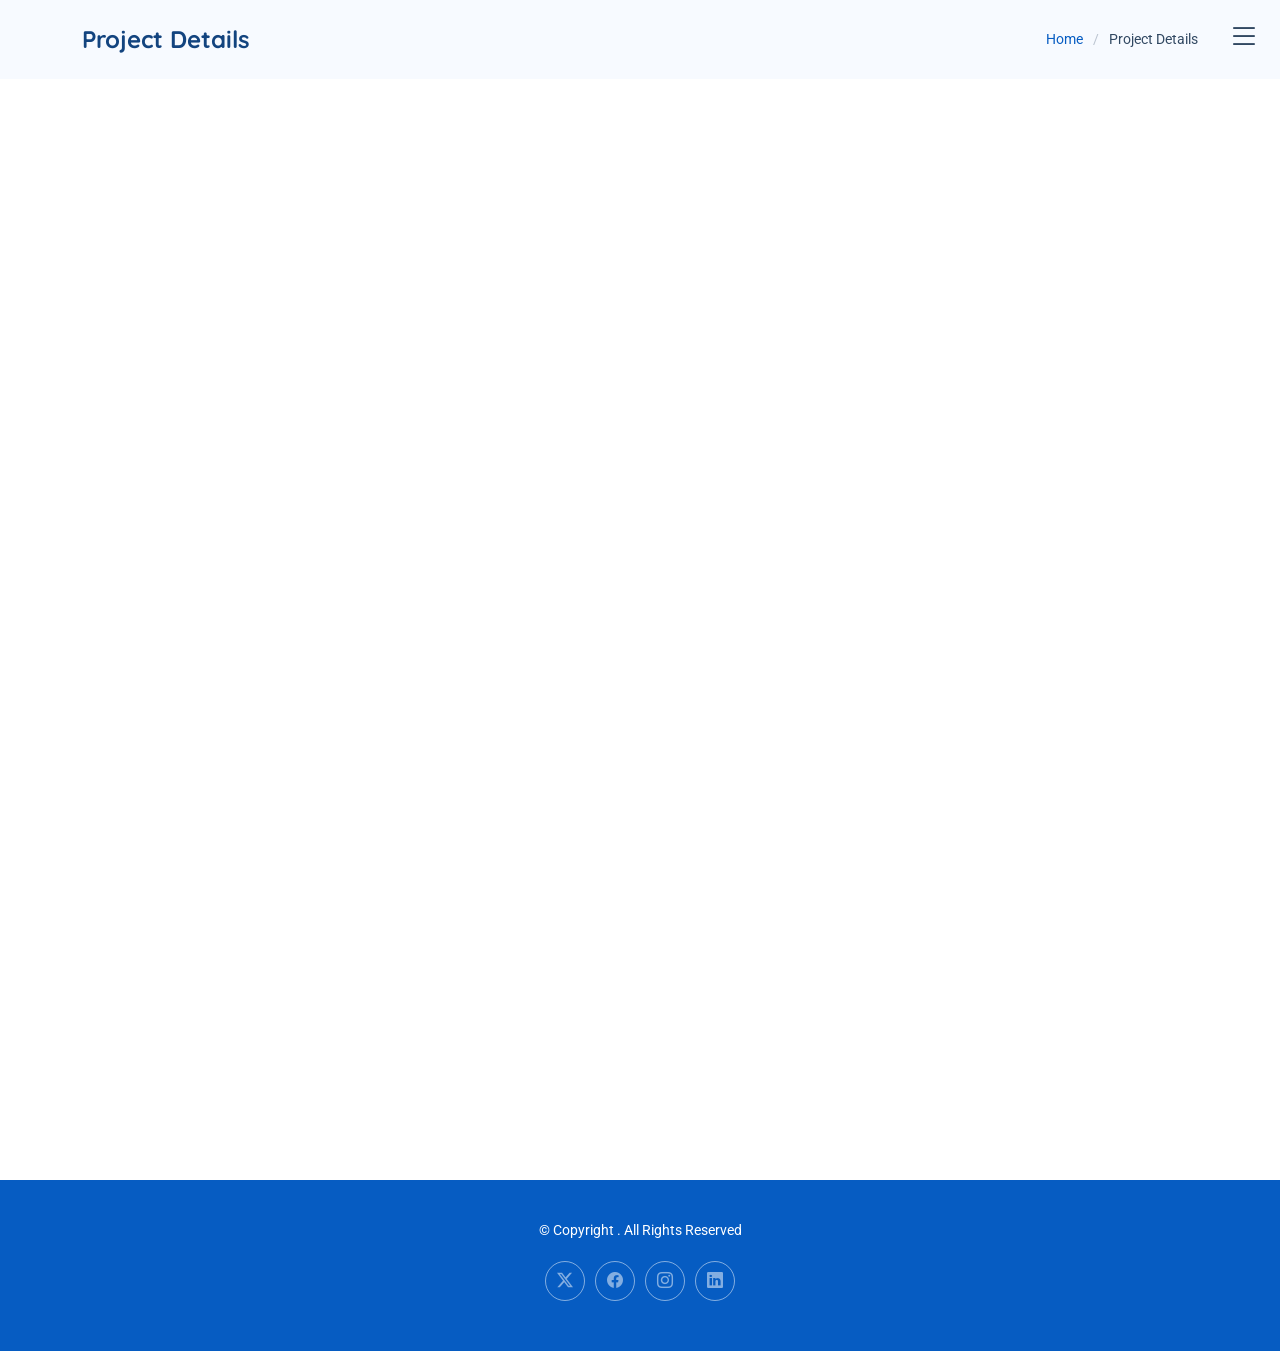
==== commit 1948b4dc: "Added Restaurant app" ====
--- a/portfolio-details.html
+++ b/portfolio-details.html
@@ -15,7 +15,9 @@
   <!-- Fonts -->
   <link href="https://fonts.googleapis.com" rel="preconnect">
   <link href="https://fonts.gstatic.com" rel="preconnect" crossorigin>
-  <link href="https://fonts.googleapis.com/css2?family=Roboto:ital,wght@0,100;0,300;0,400;0,500;0,700;0,900;1,100;1,300;1,400;1,500;1,700;1,900&family=Open+Sans:ital,wght@0,300;0,400;0,500;0,600;0,700;0,800;1,300;1,400;1,500;1,600;1,700;1,800&family=Quicksand:wght@300;400;500;600;700&display=swap" rel="stylesheet">
+  <link
+    href="https://fonts.googleapis.com/css2?family=Roboto:ital,wght@0,100;0,300;0,400;0,500;0,700;0,900;1,100;1,300;1,400;1,500;1,700;1,900&family=Open+Sans:ital,wght@0,300;0,400;0,500;0,600;0,700;0,800;1,300;1,400;1,500;1,600;1,700;1,800&family=Quicksand:wght@300;400;500;600;700&display=swap"
+    rel="stylesheet">
 
   <!-- Vendor CSS Files -->
   <link href="assets/vendor/bootstrap/css/bootstrap.min.css" rel="stylesheet">
@@ -176,68 +178,80 @@
             <div class="portfolio-details-content">
               <div class="project-meta">
                 <div class="badge-wrapper">
-                  <span class="project-badge">UX/UI Design</span>
+                  <span class="project-badge">Web Design</span>
                 </div>
                 <div class="date-client">
                   <div class="meta-item">
                     <i class="bi bi-calendar-check"></i>
-                    <span>September 2024</span>
-                  </div>
-                  <div class="meta-item">
-                    <i class="bi bi-buildings"></i>
-                    <span>DigitalCraft Solutions</span>
-                  </div>
-                </div>
-              </div>
-
-              <h2 class="project-title">Innovative Financial Dashboard App</h2>
+                    <span>October 2025</span>
+                  </div>
+                </div>
+              </div>
+
+              <h2 class="project-title">Layali Bites App</h2>
 
               <div class="project-website">
                 <i class="bi bi-link-45deg"></i>
-                <a href="#" target="_blank">projectwebsite.example.com</a>
+                <a href="https://shawoorayyoob.github.io/Restaurant/" target="_blank">Project Website</a>
               </div>
 
               <div class="project-overview">
                 <p class="lead">
-                  Lorem ipsum dolor sit amet, consectetur adipiscing elit. Maecenas varius tortor nibh, sit amet tempor nibh finibus et. Aenean eu enim justo. Vestibulum aliquam hendrerit molestie.
+                  A fully responsive, visually rich restaurant website that communicates the brand's culinary identity, drives table reservations, and promotes event hosting — all optimized for both desktop and mobile visitors.
                 </p>
 
                 <div class="accordion project-accordion" id="portfolio-details-projectAccordion">
                   <div class="accordion-item" data-aos="fade-up">
                     <h2 class="accordion-header">
-                      <button class="accordion-button" type="button" data-bs-toggle="collapse" data-bs-target="#portfolio-details-collapse-1" aria-expanded="true" aria-controls="collapseOne">
+                      <button class="accordion-button" type="button" data-bs-toggle="collapse"
+                        data-bs-target="#portfolio-details-collapse-1" aria-expanded="true" aria-controls="collapseOne">
                         <i class="bi bi-clipboard-data me-2"></i> Project Overview
                       </button>
                     </h2>
-                    <div id="portfolio-details-collapse-1" class="accordion-collapse collapse show" data-bs-parent="#portfolio-details-projectAccordion">
+                    <div id="portfolio-details-collapse-1" class="accordion-collapse collapse show"
+                      data-bs-parent="#portfolio-details-projectAccordion">
                       <div class="accordion-body">
-                        <p>Cras ultricies ligula sed magna dictum porta. Nulla quis lorem ut libero malesuada feugiat. Curabitur non nulla sit amet nisl tempus convallis quis ac lectus. Pellentesque in ipsum id orci porta dapibus. Vestibulum ac diam sit amet quam vehicula elementum sed sit amet dui.</p>
+                        <p>Layali Bites is a full-featured restaurant website built for a fine-dining establishment with
+                          over 18 years of experience. The site presents the brand's identity, showcases their menu and
+                          signature specials, handles table reservations, and promotes private events — all within a
+                          polished, responsive single-page layout.
+                        </p>
                       </div>
                     </div>
                   </div>
 
                   <div class="accordion-item" data-aos="fade-up" data-aos-delay="100">
                     <h2 class="accordion-header">
-                      <button class="accordion-button collapsed" type="button" data-bs-toggle="collapse" data-bs-target="#portfolio-details-collapse-2" aria-expanded="false" aria-controls="collapseTwo">
+                      <button class="accordion-button collapsed" type="button" data-bs-toggle="collapse"
+                        data-bs-target="#portfolio-details-collapse-2" aria-expanded="false"
+                        aria-controls="collapseTwo">
                         <i class="bi bi-exclamation-diamond me-2"></i> The Challenge
                       </button>
                     </h2>
-                    <div id="portfolio-details-collapse-2" class="accordion-collapse collapse" data-bs-parent="#portfolio-details-projectAccordion">
+                    <div id="portfolio-details-collapse-2" class="accordion-collapse collapse"
+                      data-bs-parent="#portfolio-details-projectAccordion">
                       <div class="accordion-body">
-                        <p>Mauris blandit aliquet elit, eget tincidunt nibh pulvinar a. Vivamus suscipit tortor eget felis porttitor volutpat. Curabitur aliquet quam id dui posuere blandit. Praesent sapien massa, convallis a pellentesque nec, egestas non nisi. Sed porttitor lectus nibh.</p>
+                        <p>Restaurants often struggle to convert website visitors into actual reservations or event
+                          bookings. The goal was to build a site that not only looks elegant and on-brand but also
+                          provides a seamless user journey — from discovering the menu to booking a table — while
+                          reflecting the warm hospitality and culinary identity of Layali Bites.</p>
                       </div>
                     </div>
                   </div>
 
                   <div class="accordion-item" data-aos="fade-up" data-aos-delay="200">
                     <h2 class="accordion-header">
-                      <button class="accordion-button collapsed" type="button" data-bs-toggle="collapse" data-bs-target="#portfolio-details-collapse-3" aria-expanded="false" aria-controls="collapseThree">
+                      <button class="accordion-button collapsed" type="button" data-bs-toggle="collapse"
+                        data-bs-target="#portfolio-details-collapse-3" aria-expanded="false"
+                        aria-controls="collapseThree">
                         <i class="bi bi-award me-2"></i> The Solution
                       </button>
                     </h2>
-                    <div id="portfolio-details-collapse-3" class="accordion-collapse collapse" data-bs-parent="#portfolio-details-projectAccordion">
+                    <div id="portfolio-details-collapse-3" class="accordion-collapse collapse"
+                      data-bs-parent="#portfolio-details-projectAccordion">
                       <div class="accordion-body">
-                        <p>Donec sollicitudin molestie malesuada. Curabitur arcu erat, accumsan id imperdiet et, porttitor at sem. Vestibulum ante ipsum primis in faucibus orci luctus et ultrices posuere cubilia Curae; Donec velit neque, auctor sit amet aliquam vel, ullamcorper sit amet ligula.</p>
+                        <p>A fully responsive single-page website was built using Bootstrap 5 and modern JavaScript libraries, combining visual storytelling with functional booking tools. The design features a filterable menu, an events carousel with pricing, a reservation form with live date/time pickers, a photo gallery, and smooth scroll animations throughout. Every section was crafted to guide the visitor naturally from discovery to action — whether that's browsing the menu, reading about the team, or booking a table.
+                        </p>
                       </div>
                     </div>
                   </div>
@@ -249,14 +263,14 @@
                 <div class="row g-3">
                   <div class="col-md-6">
                     <ul class="feature-list">
-                      <li><i class="bi bi-check2-circle"></i> Real-time Data Visualization</li>
-                      <li><i class="bi bi-check2-circle"></i> User Role Management</li>
-                      <li><i class="bi bi-check2-circle"></i> Secure Authentication</li>
+                      <li><i class="bi bi-check2-circle"></i> Filterable Menu</li>
+                      <li><i class="bi bi-check2-circle"></i> Scroll Animations</li>
+                      <li><i class="bi bi-check2-circle"></i> Table Reservation Form</li>
                     </ul>
                   </div>
                   <div class="col-md-6">
                     <ul class="feature-list">
-                      <li><i class="bi bi-check2-circle"></i> Customizable Dashboards</li>
+                      <li><i class="bi bi-check2-circle"></i> Responsive Design</li>
                       <li><i class="bi bi-check2-circle"></i> Data Export Options</li>
                       <li><i class="bi bi-check2-circle"></i> Multi-device Support</li>
                     </ul>
@@ -301,7 +315,8 @@
   </footer>
 
   <!-- Scroll Top -->
-  <a href="#" id="scroll-top" class="scroll-top d-flex align-items-center justify-content-center"><i class="bi bi-arrow-up-short"></i></a>
+  <a href="#" id="scroll-top" class="scroll-top d-flex align-items-center justify-content-center"><i
+      class="bi bi-arrow-up-short"></i></a>
 
   <!-- Vendor JS Files -->
   <script src="assets/vendor/bootstrap/js/bootstrap.bundle.min.js"></script>
@@ -319,4 +334,5 @@
   <script src="assets/js/main.js"></script>
 
 </body>
+
 </html>
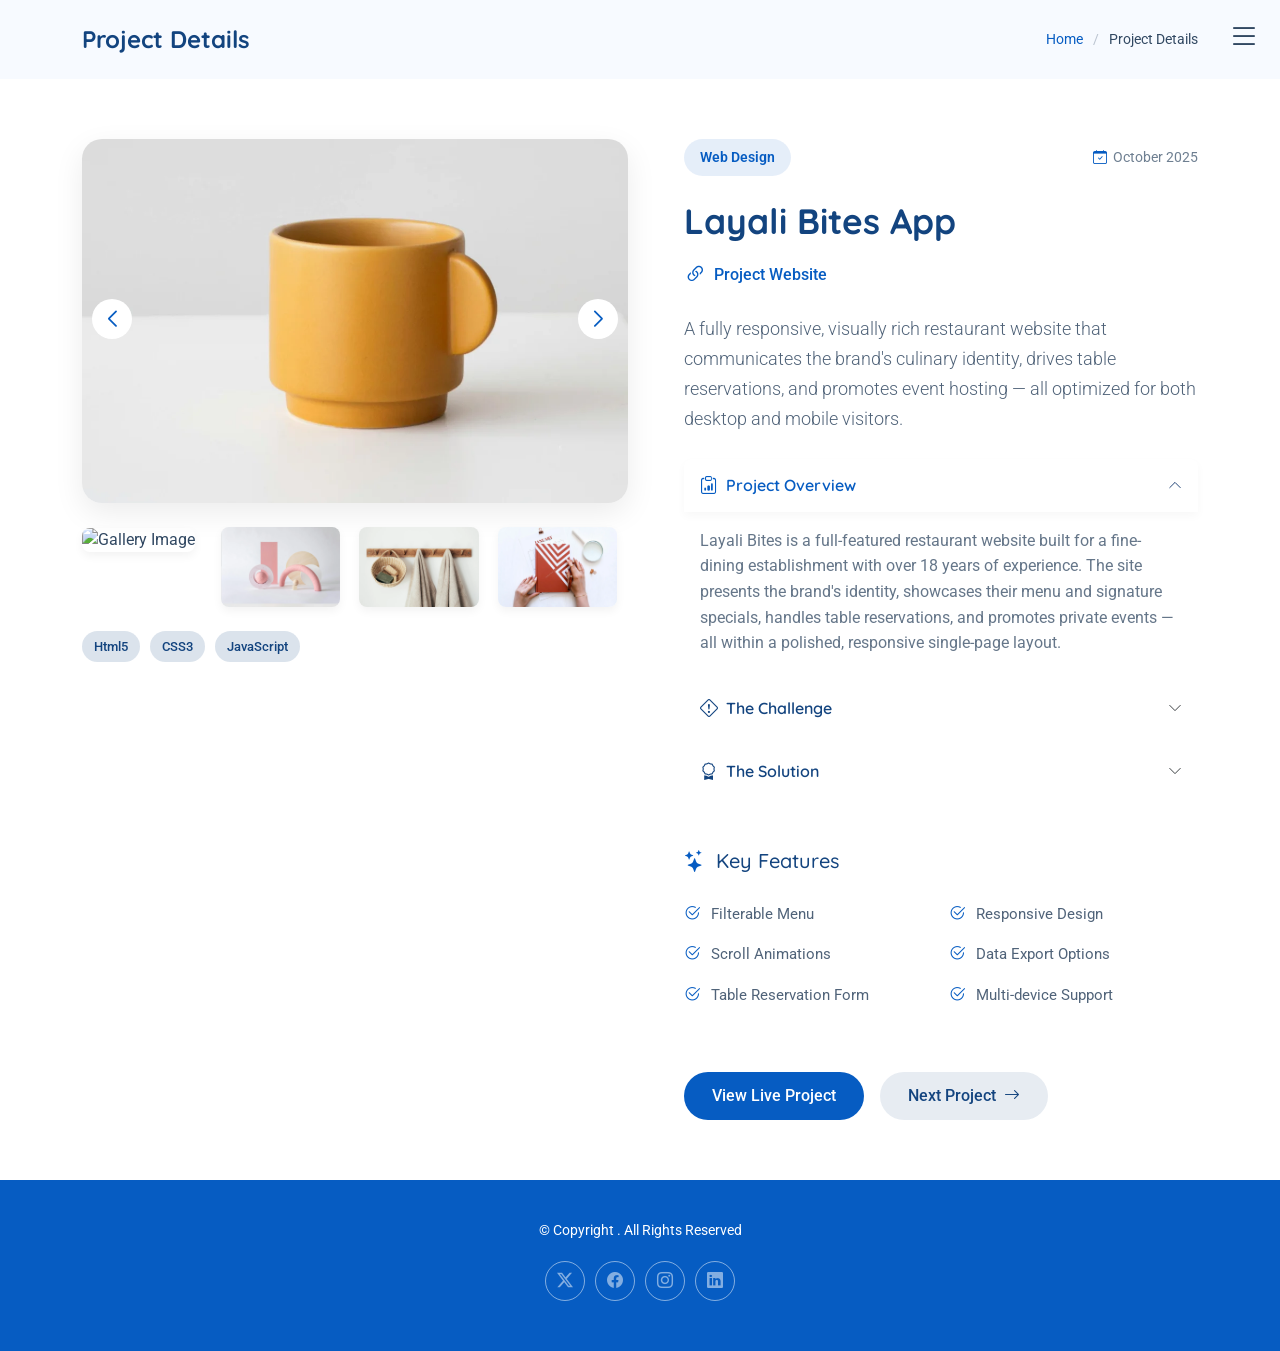
==== commit 4f8bb3c2: "added e commerce site" ====
--- a/portfolio-details.html
+++ b/portfolio-details.html
@@ -53,7 +53,7 @@
       <nav id="navmenu" class="navmenu">
 
         <div class="profile-img">
-          <img src="assets/img/profile/profile-square-1.webp" alt="" class="img-fluid rounded-circle">
+          <img src="assets/img/profile/profile-2.png" alt="" class="img-fluid rounded-circle">
         </div>
 
         <a href="index.html" class="logo d-flex align-items-center justify-content-center">
@@ -165,11 +165,9 @@
               </div>
 
               <div class="tech-stack-badges" data-aos="fade-up" data-aos-delay="300">
-                <span>React</span>
+                <span>Html5</span>
+                <span>CSS3</span>
                 <span>JavaScript</span>
-                <span>Spring Boot</span>
-                <span>Java</span>
-                <span>MySQL</span>
               </div>
             </div>
           </div>
--- a/assets/css/main.css
+++ b/assets/css/main.css
@@ -1927,6 +1927,13 @@
   transform: translateY(0);
 }
 
+.portfolio-video-entry .entry-image { position: relative; overflow: hidden; }
+.portfolio-video-thumb { transition: transform 0.4s ease; }
+.portfolio-video-entry:hover .portfolio-video-thumb { transform: scale(1.04); }
+.video-thumbnail-wrapper:hover .video-play-btn > div { transform: scale(1.12); }
+#videoModal { display: none; }
+#videoModal.active { display: flex; }
+
 @media (max-width: 768px) {
   .portfolio .portfolio-entry .entry-image .entry-overlay {
     padding: 20px;
